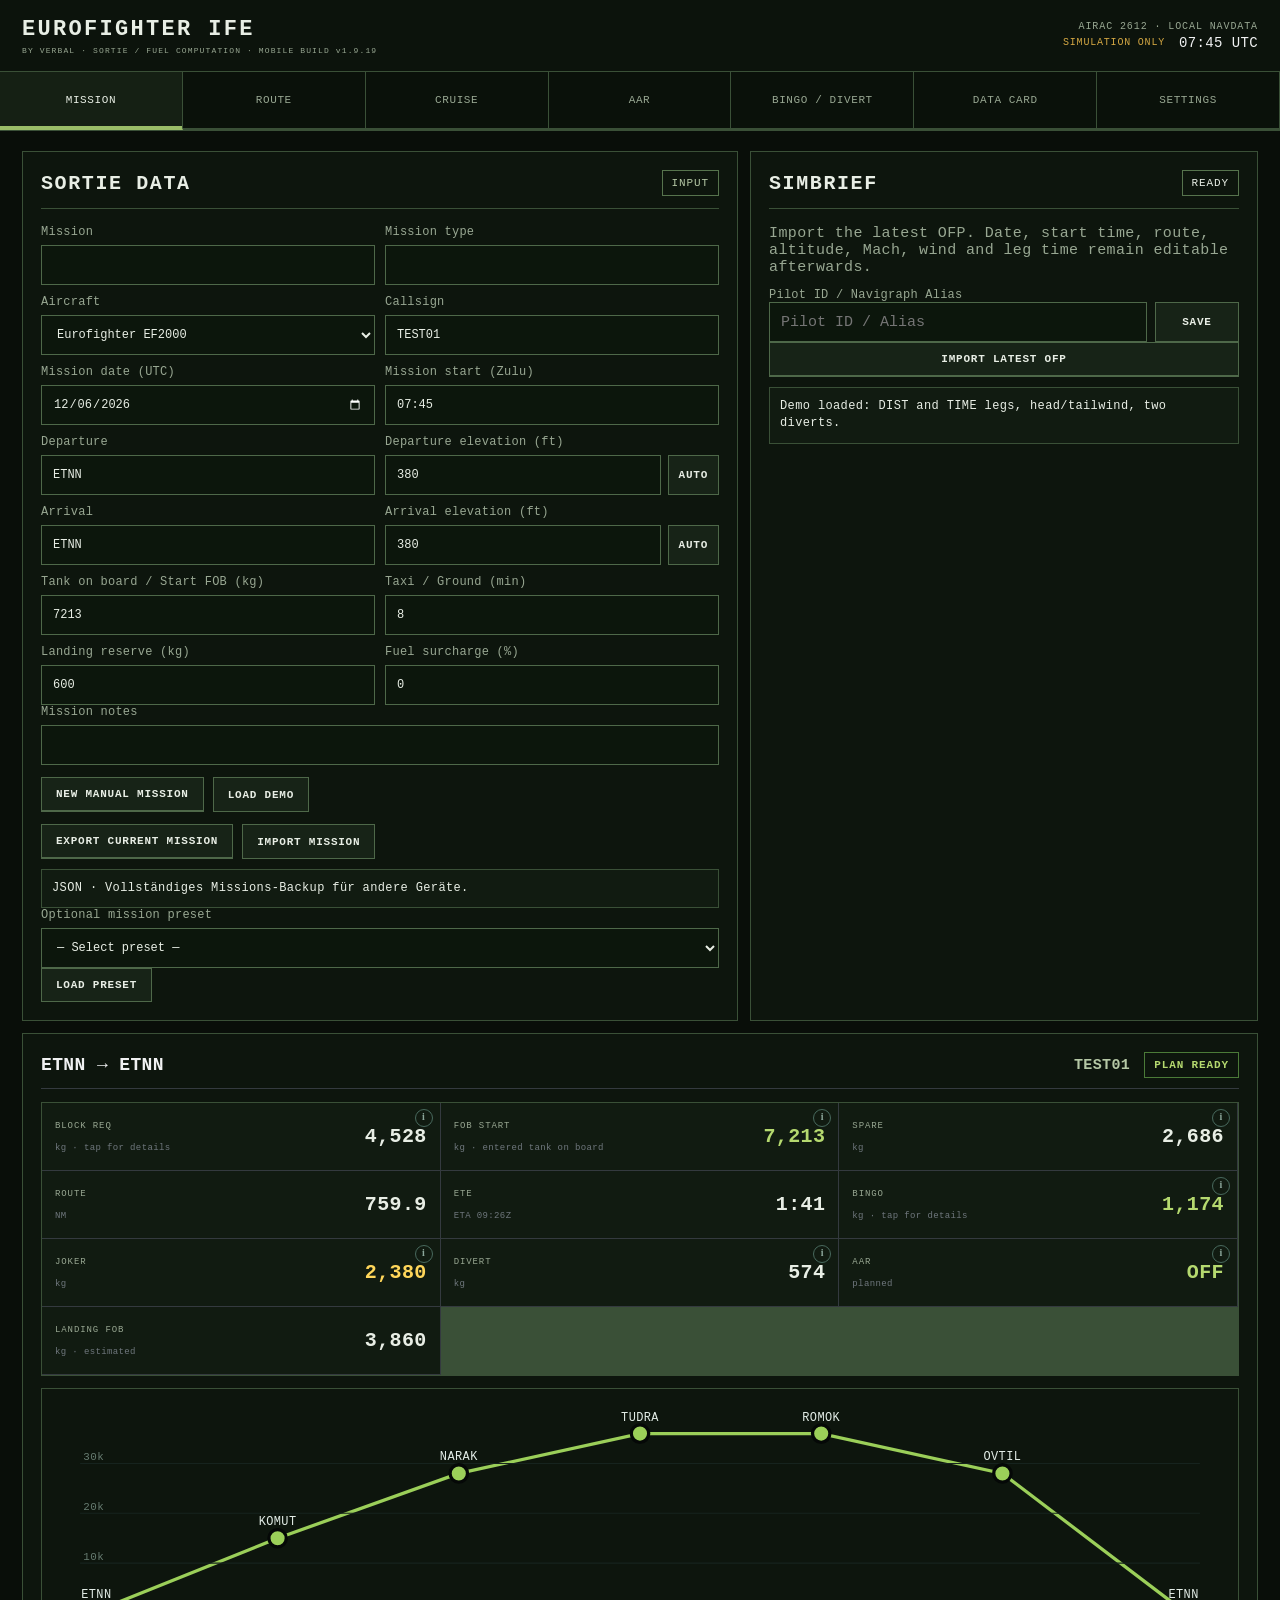
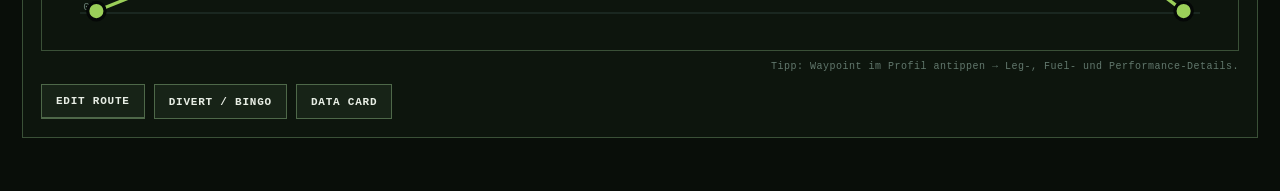
==== index.html @ 977bdc37 "Update Fuel Calculator to v1.9.19 (English default)" ====
<!doctype html>
<html lang="en">
<head>
  <meta charset="utf-8" />
  <meta name="viewport" content="width=device-width,initial-scale=1,viewport-fit=cover" />
  <meta name="theme-color" content="#091009" />
  <title>Eurofighter IFE Fuel Calculator</title>
  <link rel="manifest" href="manifest.webmanifest" />
  <link rel="icon" href="icons/icon.svg" />
  <link rel="stylesheet" href="styles.css?v=1.9.19" />
</head>
<body>
<div class="app-shell">
  <header class="topbar">
    <div class="brand">
      <img src="icons/icon.svg" alt="" />
      <div><strong class="brand-title-full">EUROFIGHTER IFE FUEL CALCULATOR</strong><strong class="brand-title-efb" aria-hidden="true">EUROFIGHTER IFE</strong><span>BY VERBAL · SORTIE / FUEL COMPUTATION · MOBILE BUILD v1.9.19</span></div>
    </div>
    <div class="top-status"><span id="airacStatus" class="navdata-cycle" title="Current AIRAC calendar cycle; bundled local navdata is not certified to this cycle.">AIRAC ---- · LOCAL NAVDATA</span><span class="sim-only">SIMULATION ONLY</span><span id="dataStatus" class="chip">LOADING</span><span id="clock">--:-- UTC</span></div>
  </header>

  <nav class="tabs" aria-label="Main navigation">
    <button class="tab active" data-view="mission"><span class="tab-icon">✈</span><span>MISSION</span></button>
    <button class="tab" data-view="route"><span class="tab-icon">⌖</span><span>ROUTE</span></button>
    <button class="tab" data-view="cruise"><span class="tab-icon">≋</span><span>CRUISE</span></button>
    <button class="tab" data-view="aar"><span class="tab-icon">⇄</span><span>AAR</span></button>
    <button class="tab" data-view="bingo"><span class="tab-icon">△</span><span>BINGO / DIVERT</span></button>
    <button class="tab" data-view="card"><span class="tab-icon">▤</span><span>DATA CARD</span></button>
    <button class="tab" data-view="settings"><span class="tab-icon">⚙</span><span>SETTINGS</span></button>
  </nav>

  <main>
    <section class="view active" id="view-mission">
      <div class="mission-layout">
        <section class="panel sortie-panel">
          <div class="panel-title"><h2>SORTIE DATA</h2><span class="tag input-tag">INPUT</span></div>
          <div class="form-grid two">
            <label>Mission<input id="missionName" maxlength="80" /></label>
            <label>Mission type<input id="missionType" maxlength="24" /></label>
            <label>Aircraft<select id="aircraft"></select></label>
            <label>Callsign<input id="callsign" placeholder="z. B. VIPER 11" /></label>
            <label>Mission date (UTC)<input id="missionDate" type="date" /></label>
            <label>Mission start (Zulu)<input id="startZulu" inputmode="numeric" placeholder="HH:MM" /></label>
            <label>Departure<input id="departure" list="airportList" value="ETNN" autocapitalize="characters" /></label>
            <label>Departure elevation (ft)<div class="input-action"><input id="depElevation" inputmode="numeric" value="380" /><button id="depElevAuto" class="secondary mini-btn" type="button">AUTO</button></div></label>
            <label>Arrival<input id="arrival" list="airportList" value="ETNN" autocapitalize="characters" /></label>
            <label>Arrival elevation (ft)<div class="input-action"><input id="arrElevation" inputmode="numeric" value="380" /><button id="arrElevAuto" class="secondary mini-btn" type="button">AUTO</button></div></label>
            <label>Tank on board (kg)<input id="tankOnBoard" inputmode="decimal" value="7213" /></label>
            <label>Taxi / Ground (min)<input id="taxiMin" inputmode="decimal" value="8" /></label>
            <label>Landing reserve (kg)<input id="reserveKg" inputmode="decimal" value="600" /></label>
            <label>Fuel surcharge (%)<input id="surchargePct" inputmode="decimal" value="0" /></label>
          </div>
          <label>Mission notes<input id="missionNotes" maxlength="600" /></label>
          <div class="button-row">
            <button id="newManualMission" class="primary">NEW MANUAL MISSION</button>
            <button id="loadDemo" class="secondary">LOAD DEMO</button>
          </div>
          <div class="button-row mission-backup-actions">
            <button id="exportCurrentMission" class="primary" type="button">EXPORT CURRENT MISSION</button>
            <button id="importMission" class="secondary" type="button">IMPORT MISSION</button>
            <input id="missionImportFile" type="file" accept=".json,application/json" hidden />
          </div>
          <div id="missionBackupStatus" class="message" role="status" aria-live="polite">JSON · Vollständiges Missions-Backup für andere Geräte.</div>
          <label>Optional mission preset<select id="missionPreset"><option value="">— Select preset —</option><option value="rhine-sentinelle-ghost-2026-10-10">RHINE SENTINELLE – GHOST – 10.10.2026</option></select></label>
          <button id="loadMissionPreset" class="secondary" type="button" disabled>LOAD PRESET</button>
          <p id="missionPresetNote" class="hint hidden"></p>
        </section>

        <section class="panel simbrief-panel">
          <div class="panel-title"><h2>SIMBRIEF</h2><span id="simbriefState" class="badge">READY</span></div>
          <p class="muted">Letzten OFP importieren. Danach bleiben Route, Höhe, Mach und Wind editierbar.</p>
          <label>Pilot ID / Navigraph Alias</label>
          <div class="inline"><input id="simbriefUser" placeholder="Pilot ID / Alias" /><button id="savePilot" class="secondary compact">SAVE</button></div>
          <button id="importSimbrief" class="primary full">IMPORT LATEST OFP</button>
          <div id="simbriefMessage" class="message">Noch kein Import.</div>
        </section>

        <section class="panel mission-board full-span">
          <div class="board-topline"><span id="missionRoute">ETNN → ETNN</span><span id="missionCallsign">NO CALLSIGN</span><span id="planStatus" class="badge">CHECK</span></div>
          <div class="instrument-grid">
            <div class="instrument info-card" data-info="block"><small>BLOCK REQ</small><strong id="missionBlock">—</strong><em>kg · tap for details</em></div>
            <div class="instrument green info-card" data-info="fob"><small>FOB START</small><strong id="missionFob">—</strong><em>kg · entered tank on board</em></div>
            <div class="instrument info-card" data-info="spare"><small>SPARE</small><strong id="missionSpare">—</strong><em>kg</em></div>
            <div class="instrument"><small>ROUTE</small><strong id="missionDistance">0</strong><em>NM</em></div>
            <div class="instrument"><small>ETE</small><strong id="missionTime">0:00</strong><em id="missionEtaZulu">ETA --:--Z</em></div>
            <div class="instrument bingo info-card" data-info="bingo"><small>BINGO</small><strong id="missionBingo">—</strong><em>kg · tap for details</em></div>
            <div class="instrument joker info-card" data-info="joker"><small>JOKER</small><strong id="missionJoker">—</strong><em>kg</em></div>
            <div class="instrument info-card" data-info="divert"><small>DIVERT</small><strong id="missionDivert">—</strong><em>kg</em></div>
            <div class="instrument aar info-card" data-info="aar"><small>AAR</small><strong id="missionAar">OFF</strong><em id="missionAarUnit">planned</em></div>
            <div class="instrument"><small>LANDING FOB</small><strong id="missionLandingFob">—</strong><em>kg · estimated</em></div>
          </div>
          <svg id="missionProfile" viewBox="0 0 1100 240" role="img" aria-label="Routenprofil"></svg><p class="tap-hint">Tipp: Waypoint im Profil antippen → Leg-, Fuel- und Performance-Details.</p>
          <div class="quick-actions"><button class="primary jump" data-target="route">EDIT ROUTE</button><button class="secondary jump" data-target="bingo">DIVERT / BINGO</button><button class="secondary jump" data-target="card">DATA CARD</button></div>
        </section>
      </div>
    </section>

    <section class="view" id="view-route">
      <section class="panel route-panel">
        <div class="panel-title route-title">
          <div><h2>ROUTE / LEG EDITOR</h2><p class="muted">Waypoint → ALT → Mach → Zeit (ETA Z) → NM → Hold/WP OUT. Auf Tablet: Waypoint antippen, Felder öffnen oder schließen. Eingabe mit Enter oder beim Verlassen des Feldes übernehmen. Departure/Arrival und Platzhöhen unter Mission ändern.</p></div>
          <div class="metrics"><span><small>DIST</small><b id="totalDistance">0 NM</b></span><span><small>ETE</small><b id="totalTime">0:00</b></span><span><small>TRIP</small><b id="totalTripFuel">0 kg</b></span></div>
        </div>
        <div class="route-scroll-cue" aria-hidden="true">↔ horizontal wischen für ETE · Fuel · FOB</div>
        <div class="route-table-wrap">
          <table class="route-table">
            <thead><tr><th>#</th><th>WP</th><th>ALT ft</th><th>MACH</th><th>ZEIT / ETA Z · WP IN</th><th>NM</th><th>HOLD / WP OUT</th><th>WIND kt</th><th>MODE</th><th>MIN EDIT</th><th>ETE</th><th>LEG kg</th><th title="Fuel, der an diesem WP für restliche Route + Recovery benötigt wird">RECOV kg</th><th>FOB IN / OUT</th><th>MOVE</th></tr></thead>
            <tbody id="routeBody"></tbody>
          </table>
        </div>
        <div class="route-actions"><button id="addWaypoint" class="primary">＋ ADD WAYPOINT</button><button id="recalculate" class="secondary">↻ RECALCULATE</button><button id="saveMission" class="secondary">SAVE LOCAL</button><button id="loadMission" class="secondary">LOAD LOCAL</button></div>
      </section>
      <section class="panel profile-panel"><div class="panel-title"><h2>VERTICAL PROFILE</h2><span class="tag">LIVE</span></div><svg id="routeSvg" viewBox="0 0 1100 260"></svg></section>
    </section>

    <section class="view" id="view-cruise">
      <div class="cruise-layout">
        <section class="panel">
          <div class="panel-title"><h2>CRUISE CALCULATOR</h2><span class="tag input-tag">EXCEL LOGIC</span></div>
          <p class="muted">Gesamtstrecke oder Gesamtzeit planen. Steig- und Sinkflug sind enthalten.</p>
          <div class="form-grid two">
            <label>Calculation mode<select id="cruiseMode"><option value="distance">DISTANCE (NM)</option><option value="time">TOTAL TIME (MIN)</option></select></label>
            <label id="cruiseDistanceSourceLabel">Distance source<select id="cruiseDistanceSource"><option value="route">CURRENT ROUTE · AUTO</option><option value="direct">DEP → ARR DIRECT · AUTO</option><option value="manual">MANUAL DISTANCE</option></select></label>
            <label id="cruiseDistanceLabel">Distance (NM)<input id="cruiseDistance" inputmode="decimal" value="0" readonly /></label>
            <label id="cruiseTimeLabel" class="hidden">Total flight time (min)<input id="cruiseTimeInput" inputmode="decimal" value="60" /></label>
            <label>Cruise altitude (ft)<input id="cruiseAltitude" inputmode="numeric" value="30000" /></label>
            <label>Mach<input id="cruiseMach" inputmode="decimal" value="0.85" /></label>
            <label>Wind component (kt)<input id="cruiseWind" inputmode="decimal" value="0" /><small>+ tailwind / − headwind</small></label>
            <label>Departure elevation (ft)<input id="cruiseDepElev" inputmode="numeric" value="380" /></label>
            <label>Arrival elevation (ft)<input id="cruiseArrElev" inputmode="numeric" value="380" /></label>
          </div>
          <button id="cruiseUseMissionAirports" class="secondary full">SYNC WITH CURRENT MISSION</button>
        </section>
        <section class="panel cruise-result-panel">
          <div class="panel-title"><h2>RESULT</h2><span id="cruiseStatus" class="badge">CHECK</span></div>
          <div class="instrument-grid cruise-instruments">
            <div class="instrument"><small>CLIMB</small><strong id="cruiseClimbFuel">—</strong><em>kg</em></div>
            <div class="instrument green"><small>CRUISE</small><strong id="cruiseCruiseFuel">—</strong><em>kg</em></div>
            <div class="instrument"><small>DESCENT</small><strong id="cruiseDescentFuel">—</strong><em>kg</em></div>
            <div class="instrument"><small>FLIGHT</small><strong id="cruiseFlightFuel">—</strong><em>kg</em></div>
            <div class="instrument"><small>ETE</small><strong id="cruiseResultTime">—</strong><em>h:mm</em></div>
            <div class="instrument"><small>DIST</small><strong id="cruiseResultDistance">—</strong><em>NM</em></div>
            <div class="instrument bingo"><small>BLOCK</small><strong id="cruiseBlockFuel">—</strong><em>kg</em></div>
            <div class="instrument"><small>FF</small><strong id="cruiseFlow">—</strong><em>kg/min</em></div>
          </div>
          <div id="cruiseDetails" class="message"></div>
        </section>
      </div>
    </section>

    <section class="view" id="view-aar">
      <div class="aar-layout">
        <section class="panel aar-main">
          <div class="panel-title"><h2>AIR-TO-AIR REFUELING</h2><span class="tag input-tag">PLANNING</span></div>
          <div class="aar-enable-row"><label class="switch"><input id="aarEnabled" type="checkbox" /><span></span></label><strong>PLAN AAR</strong><small>Ein geplantes AAR kann den benötigten Start-Block reduzieren.</small></div>
          <div class="form-grid two">
            <label>AAR after waypoint<select id="aarWp"></select></label>
            <label>Aircraft tank capacity (kg)<input id="aarCapacity" readonly /></label>
            <label>ARIP<input id="aarArip" maxlength="12" placeholder="—" /></label>
            <label>ARCP<input id="aarArcp" maxlength="12" placeholder="TOD" /></label>
            <label>Tanker type<input id="aarTankerType" maxlength="48" /></label>
            <label>Tanker callsign<input id="aarTankerCallsign" maxlength="24" /></label>
            <label>Frequency / status<input id="aarFrequency" maxlength="80" /></label>
            <label>ARCT PLAN (Zulu)<input id="aarPlannedArct" maxlength="6" placeholder="HH:MM" /></label>
            <label>AAR OUT PLAN (Zulu)<input id="aarPlannedOut" maxlength="6" placeholder="HH:MM" /></label>
            <label>AAR altitude (FL)<input id="aarAlt" inputmode="numeric" value="230" /></label>
            <label>AAR speed (KIAS)<input id="aarSpeed" inputmode="numeric" value="285" /></label>
            <label>Effective transfer rate (kg/min · GROSS)<input id="aarTransferRate" inputmode="decimal" placeholder="RATE REQUIRED" /></label>
            <label>RATE SOURCE<input id="aarRateSource" value="MANUAL" readonly /></label>
            <label>AAR EVENT DURATION (min)<input id="aarDuration" inputmode="decimal" value="10" /></label>
            <label>Configuration<select id="aarConfig"><option value="CLEAN">CLEAN</option><option value="3 BAGS">3 BAGS</option></select></label>
            <label>AUTO target FOB OUT (kg)<input id="aarTargetOut" inputmode="decimal" placeholder="AUTO · continuation requirement" /></label>
            <label>BINGO 2 (kg)<input id="aarBingo2" inputmode="numeric" placeholder="1650" /></label>
            <label>B2 → RTB<input id="aarB2Rtb" maxlength="8" placeholder="ETSN" /></label>
          </div>
          <div class="instrument-grid aar-instruments">
            <div class="instrument"><small>CURRENT START FUEL</small><strong id="aarCurrentStart">—</strong><em>kg · Mission input</em></div>
            <div class="instrument"><small>FUEL TO AAR POINT</small><strong id="aarBurnToPoint">—</strong><em>kg · ground + route</em></div>
            <div class="instrument"><small>FOB AT AAR · CURRENT</small><strong id="aarFobBefore">—</strong><em>kg before refuel</em></div>
            <div class="instrument"><small id="aarRequiredAfterLabel">TARGET FOB OUT</small><strong id="aarRequiredAfter">—</strong><em>kg · finish + divert + reserve</em></div>
            <div class="instrument green"><small>REQUIRED ONLOAD · AUTO</small><strong id="aarSuggested">—</strong><em>kg · target − FOB IN + AAR burn</em></div>
            <div class="instrument"><small>TANK SPACE · CURRENT</small><strong id="aarTankSpace">—</strong><em>kg · before AAR burn</em></div>
          </div>
          <div class="aar-control">
            <div class="inline-switch"><label class="switch"><input id="aarManualToggle" type="checkbox" /><span></span></label><span>Fixed / manual AAR onload</span><input id="aarManualKg" inputmode="numeric" placeholder="kg" disabled /></div>
            <p class="hint">TRANSFER RATE = effektiver Gross-Onload pro Minute, keine Netto-Rate. Keine verlässlichen Tanker-/Receiver-Raten mitgeliefert; manuelle Eingabe erforderlich. Transfer und Event-Dauer sind unabhängig. Zusätzliche Event-Zeit wird als Orbit nach dem Transfer mit demselben Receiver-Verbrauch gerechnet. Zu kurze Events und Tanküberlauf am Transfer-Ende werden markiert.</p>
            <div id="aarTransferStatus" class="message" role="status">TRANSFER TIME: N/A / RATE REQUIRED</div>
            <p class="hint"><b>AUTO:</b> TARGET FOB ist der gewünschte tatsächliche FOB bei AAR OUT. Die App berechnet den nötigen Gross Onload inklusive AAR-Burn. <b>MANUAL:</b> der eingegebene Gross Onload bleibt fest; daraus werden FOB OUT, Landing FOB und alle Fuel-Margins neu berechnet. Der Mission-Startfuel wird nicht rückwärts verändert.</p>
            <p class="hint"><b>AAR EVENT DURATION:</b> verschiebt alle nachfolgenden ETA-Zeiten und erzeugt jetzt zusätzlich den Eigenverbrauch während des AAR. <b>Required Onload = Target AAR-OUT FOB − FOB IN + AAR-duration burn.</b> Der AAR-Burn wird aus AAR-Höhe, KIAS, Konfiguration und dem aktiven Fuel-Flow-Modell berechnet.</p>
          </div>
          <div class="aar-result">
            <div><span>PLANNED / GROSS ONLOAD</span><strong id="aarPlanned">—</strong><small>kg · tanker transfer</small></div>
            <div><span>FOB AFTER LOAD</span><strong id="aarFobAfterLoad">—</strong><small>kg · FOB IN + gross onload (accounting)</small></div>
            <div><span>AAR BURN</span><strong id="aarDurationBurn">—</strong><small>kg · receiver own burn</small></div>
            <div><span>FOB OUT</span><strong id="aarFobAfter">—</strong><small>kg · actual after AAR phase</small></div>
            <div><span>AAR OUT TIME</span><strong id="aarOutTime">—</strong><small>Zulu</small></div>
            <div><span>REQUIRED BLOCK WITH AAR</span><strong id="aarBlockRequired">—</strong><small>kg · planning minimum for this gross onload</small></div>
            <div><span>STATUS</span><strong id="aarStatus">OFF</strong><small id="aarStatusDetail">AAR not planned</small></div>
          </div>
        </section>
        <aside class="aar-side">
          <section class="panel aar-ticket-panel">
            <div class="panel-title"><h2>AAR PLAN</h2><span class="tag">LIVE</span></div>
          <div class="aar-ticket-wrap">
            <article class="aar-ticket" id="aarTicket">
              <div class="aar-ticket-title">AAR PLAN 01</div>
              <div class="aar-ticket-rule"></div>
              <div class="aar-ticket-row"><span>ARIP</span><b id="aarTicketArip">—</b></div>
              <div class="aar-ticket-row"><span>ARCP</span><b id="aarTicketArcp">—</b></div>
              <div class="aar-ticket-row"><span>ARCT</span><b id="aarTicketArct">—</b></div>
              <div class="aar-ticket-gap"></div>
              <div class="aar-ticket-row"><span>ALT</span><b id="aarTicketAlt">FL230</b></div>
              <div class="aar-ticket-row"><span>SPD</span><b id="aarTicketSpeed">285 KIAS</b></div>
              <div class="aar-ticket-row"><span>CONF</span><b id="aarTicketConfig">CLEAN</b></div>
              <div class="aar-ticket-row"><span>TANKER</span><b id="aarTicketTanker">—</b></div>
              <div class="aar-ticket-row"><span>CALLSIGN</span><b id="aarTicketCallsign">—</b></div>
              <div class="aar-ticket-row"><span>FREQ / STATUS</span><b id="aarTicketFrequency">—</b></div>
              <div class="aar-ticket-row"><span>ARCT / OUT PLAN</span><b id="aarTicketPlanTimes">—</b></div>
              <div class="aar-ticket-rule"></div>
              <div class="aar-ticket-row"><span>FOB IN</span><b id="aarTicketFobIn">—</b></div>
              <div class="aar-ticket-row" id="aarTicketTargetRow"><span>TARGET FOB OUT</span><b id="aarTicketTarget">—</b></div>
              <div class="aar-ticket-row"><span>GROSS ONLOAD</span><b id="aarTicketOnload">—</b></div>
              <div class="aar-ticket-row"><span>TRANSFER RATE</span><b id="aarTicketRate">—</b></div>
              <div class="aar-ticket-row"><span>RATE SOURCE</span><b id="aarTicketRateSource">MANUAL</b></div>
              <div class="aar-ticket-row"><span>EST XFER TIME</span><b id="aarTicketTransferTime">N/A / RATE REQUIRED</b></div>
              <div class="aar-ticket-row"><span>AAR EVENT</span><b id="aarTicketEvent">—</b></div>
              <div class="aar-ticket-row"><span>FOB AFTER LOAD</span><b id="aarTicketAfterLoad">—</b></div>
              <div class="aar-ticket-row"><span>AAR BURN</span><b id="aarTicketBurn">—</b></div>
              <div class="aar-ticket-row"><span>FOB OUT</span><b id="aarTicketFobOut">—</b></div>
              <div class="aar-ticket-row"><span>TRANSFER / ORBIT BURN</span><b id="aarTicketTime">—</b></div>
              <div class="aar-ticket-row"><span>AAR OUT</span><b id="aarTicketOut">--:--</b></div>
              <div class="aar-ticket-rule"></div>
              <div class="aar-ticket-row aar-ticket-critical"><span>BINGO 2</span><b id="aarTicketBingo2">—</b></div>
              <div class="aar-ticket-row aar-ticket-critical"><span>B2 → RTB</span><b id="aarTicketRtb">—</b></div>
              <div class="aar-ticket-row"><span>BINGO (NO AAR)</span><b id="aarTicketBingo">—</b></div>
              <div class="aar-ticket-row aar-ticket-critical"><span>JOKER</span><b id="aarTicketJoker">—</b></div>
              <div class="aar-ticket-row"><span>JOKER WP</span><b id="aarTicketJokerWp">—</b></div>
              <div class="aar-ticket-foot">SIMULATION ONLY · *FOB AFTER LOAD: ACCOUNTING ONLY · TRANSFER + RECEIVER BURN, THEN ORBIT · WITHOUT RATE: TRANSFER FEASIBILITY UNVERIFIED</div>
            </article>
          </div>
            <div class="aar-ticket-actions"><button id="printAarTicket" class="primary">PRINT / SAVE PDF</button></div>
          </section>
          <section class="panel aar-note">
          <div class="panel-title"><h2>AAR LOGIC</h2><span class="tag">LIVE</span></div>
          <div class="info-lines">
            <div><span>Fuel to AAR point</span><b id="aarBurnToWp">—</b></div>
            <div><span>Mission requirement without AAR</span><b id="aarBaseBlock">—</b></div>
            <div><span>Effective accepted onload</span><b id="aarAccepted">—</b></div>
            <div><span>Shortfall after AAR</span><b id="aarShortfall">—</b></div>
          </div>
          <p class="hint">AUTO nutzt: Required Onload = Target AAR-OUT FOB − FOB IN + AAR-duration burn. Der Eigenverbrauch während des AAR wird aus Höhe, KIAS, Konfiguration und Fuel-Flow-Modell berechnet. Bingo/Joker rechnen ohne Onload-Gutschrift; geplanter Event-Burn bleibt enthalten.</p>
          </section>
        </aside>
      </div>
    </section>

    <section class="view" id="view-bingo">
      <div class="bingo-layout">
        <section class="panel divert-panel full-span">
          <div class="panel-title"><h2>DIVERT PROFILE</h2><span class="tag input-tag">AUTO</span></div>
          <p class="hint">Der Divert rechnet vereinfacht ab Arrival zum Alternate. Einen nicht separat modellierten Missed Approach / Recovery-Zusatz hier als kg ergänzen.</p>
          <div class="form-grid four">
            <label>Divert altitude (ft)<input id="divertAltitude" inputmode="numeric" value="30000" /></label>
            <label>Divert Mach<input id="divertMach" inputmode="decimal" value="0.85" /></label>
            <label>Wind component (kt)<input id="divertWind" inputmode="decimal" value="0" /></label>
            <label>Missed approach / Recovery extra (kg)<input id="recoveryExtra" inputmode="decimal" value="0" /></label>
          </div>
          <div class="divert-grid">
            <div class="divert-card">
              <div class="divert-heading"><strong>DIVERT 1</strong><span id="divert1Status" class="mini-status">NOT SET</span></div>
              <div class="form-grid two">
                <label>Air base search<input id="alternate1Search" placeholder="ICAO / name / country" autocomplete="off" /></label>
                <label>Country<select id="alternate1Country"></select></label>
                <div id="alternate1Results" class="airbase-results full-row" aria-live="polite"></div>
                <label>Alternate / manual ICAO<input id="alternate1" list="airportList" placeholder="ICAO" autocapitalize="characters" /></label>
                <label>Manual distance (NM)<input id="divert1ManualDist" inputmode="decimal" placeholder="auto" /></label>
                <label>Manual elevation (ft)<input id="divert1ManualElev" inputmode="decimal" placeholder="auto" /></label>
                <label>Used distance<input id="divert1Distance" readonly /></label>
                <div id="alternate1Selected" class="airbase-selected full-row"></div>
              </div>
              <div class="divert-result"><span>FUEL <b id="divert1Fuel">—</b> kg</span><span>ETE <b id="divert1Time">—</b></span></div>
            </div>
            <div class="divert-card">
              <div class="divert-heading"><strong>DIVERT 2</strong><span id="divert2Status" class="mini-status">OPTIONAL</span></div>
              <div class="form-grid two">
                <label>Air base search<input id="alternate2Search" placeholder="ICAO / name / country" autocomplete="off" /></label>
                <label>Country<select id="alternate2Country"></select></label>
                <div id="alternate2Results" class="airbase-results full-row" aria-live="polite"></div>
                <label>Alternate / manual ICAO<input id="alternate2" list="airportList" placeholder="ICAO" autocapitalize="characters" /></label>
                <label>Manual distance (NM)<input id="divert2ManualDist" inputmode="decimal" placeholder="auto" /></label>
                <label>Manual elevation (ft)<input id="divert2ManualElev" inputmode="decimal" placeholder="auto" /></label>
                <label>Used distance<input id="divert2Distance" readonly /></label>
                <div id="alternate2Selected" class="airbase-selected full-row"></div>
              </div>
              <div class="divert-result"><span>FUEL <b id="divert2Fuel">—</b> kg</span><span>ETE <b id="divert2Time">—</b></span></div>
            </div>
          </div>
          <label>Used divert<select id="divertSelection"><option value="auto">AUTO · higher fuel requirement</option><option value="1">DIVERT 1</option><option value="2">DIVERT 2</option></select></label>
          <div class="used-divert">USED DIVERT <strong id="divertUsedFuel">—</strong> kg <span id="divertUsedName">—</span></div>
        </section>

        <section class="panel">
          <div class="panel-title"><h2>BINGO / JOKER</h2><span class="tag">WP BASED</span></div>
          <label>Bingo reference point<select id="bingoWp"></select></label>
          <label>Joker checkpoint<select id="jokerWp"></select></label>
          <label>Joker basis<select id="jokerBasis"><option value="in" selected>WP IN / before HOLD</option><option value="out">WP OUT / after HOLD</option></select></label>
          <div class="bingo-suggest">
            <div><small>ARRIVAL RECOVERY FLOOR</small><strong id="arrivalRecoveryFloor">—</strong><span>Divert + Missed/Recovery extra + Reserve. Das ist nur der Bedarf ab Arrival, nicht das positionsabhängige Bingo früher in der Mission.</span></div>
            <button id="useArrivalReference" class="secondary compact" type="button">USE ARRIVAL</button>
          </div>
          <div class="threshold-grid">
            <div class="threshold bingo"><span>BINGO USED</span><strong id="bingoUsed">—</strong><small id="bingoMode">AUTO</small></div>
            <div class="threshold joker"><span>JOKER USED</span><strong id="jokerUsed">—</strong><small id="jokerMode">AUTO</small></div>
          </div>
          <div class="auto-line"><span>Bingo auto</span><b id="bingoAuto">—</b></div>
          <div class="inline-switch"><label class="switch"><input id="bingoManualToggle" type="checkbox" /><span></span></label><span>Manual Bingo</span><input id="bingoManual" inputmode="numeric" placeholder="kg" disabled /></div>
          <div class="auto-line"><span id="jokerAutoLabel">Joker auto @ selected WP IN</span><b id="jokerAuto">—</b></div>
          <label>Joker buffer over Bingo (kg)<input id="jokerBuffer" inputmode="numeric" value="795" /></label>
          <div class="inline-switch"><label class="switch"><input id="jokerManualToggle" type="checkbox" /><span></span></label><span>Manual Joker</span><input id="jokerManual" inputmode="numeric" placeholder="kg" disabled /></div>
        </section>

        <section class="panel">
          <div class="panel-title"><h2>FUEL BUILD-UP</h2><span class="tag">LIVE</span></div>
          <div class="info-lines">
            <div><span>Remaining mission @ Bingo ref</span><b id="bingoRemaining">—</b></div>
            <div><span>Estimated FOB @ Bingo ref IN</span><b id="bingoFobAt">—</b></div>
            <div><span>Bingo margin</span><b id="bingoMargin">—</b></div>
            <div><span id="jokerRemainingLabel">Remaining mission @ Joker WP IN</span><b id="jokerRemaining">—</b></div>
            <div><span>Estimated FOB @ Joker basis</span><b id="jokerFobAt">—</b></div>
            <div><span>Joker margin</span><b id="jokerMargin">—</b></div>
            <div><span>Divert used</span><b id="bingoDivert">—</b></div>
            <div><span>Missed / Recovery extra</span><b id="bingoRecovery">—</b></div>
            <div><span>Landing reserve</span><b id="bingoReserve">—</b></div>
          </div>
          <p class="hint"><b>Bingo ist positionsabhängig:</b> ab dem gewählten Bezugspunkt muss der Fuel für die restliche geplante Route bis zur Recovery plus Divert, Missed/Recovery-Zusatz und Reserve reichen. Am Arrival selbst bleibt nur der Recovery Floor. Joker wird separat am gewählten Joker-Checkpoint berechnet. Mit WP IN gilt er bei Ankunft vor einem Hold; mit WP OUT gilt er nach Hold/PUSH.</p>
        </section>
      </div>
    </section>

    <section class="view" id="view-card">
      <div class="card-toolbar"><button id="printCard" class="primary">PRINT / SAVE PDF</button><button id="refreshCard" class="secondary">REFRESH</button><span class="muted">Eigene Missionskarte aus dem aktuellen App-Zustand</span></div>
      <article id="dataCardSheet" class="data-card-sheet"></article>
    </section>

    <section class="view" id="view-settings">
      <div class="settings-layout">
        <section class="panel">
          <div class="panel-title"><h2>AIRCRAFT PROFILES</h2></div>
          <div id="aircraftProfileList" class="profile-list"></div>
          <p id="profilesHint" class="hint">Weitere Muster lassen sich später als eigenes Profil mit Tankkapazität, Ground/Climb/Descent und eigener Fuel-Flow-Tabelle ergänzen.</p>
        </section>
        <section class="panel">
          <div class="panel-title"><h2 id="displayHeading">APPEARANCE & LANGUAGE</h2><span class="tag">DISPLAY</span></div>
          <label id="layoutLabel">Interface layout<select id="layoutSelect">
            <option value="ops" selected>OPS · CURRENT</option>
            <option value="efb">OPERATIONAL · EFB</option>
          </select></label>
          <label id="languageLabel">Language / Sprache<select id="languageSelect"><option value="de">Deutsch</option><option value="en" selected>English</option></select></label>
          <label id="themeLabel">Color / day-night theme<select id="themeSelect">
            <option value="night-cyan">NIGHT · CYAN</option>
            <option value="night-white">NIGHT · WHITE</option>
            <option value="ops-green" selected>OPS · GREEN</option>
            <option value="day">DAY · HIGH CONTRAST</option>
          </select></label>
          <p id="themeHint" class="hint">Farben ändern nur die Darstellung. Grün/Amber/Rot bleiben für Status- und Warnwerte reserviert.</p><p id="airacHint" class="hint">AIRAC zeigt den aktuellen 28-Tage-Kalenderzyklus. Die lokale App-Datenbank wird dadurch nicht als AIRAC-zertifiziert oder vollständig aktuell ausgewiesen.</p>
        </section>
        <section class="panel">
          <div class="panel-title"><h2 id="dataModelHeading">DATA MODEL</h2></div>
          <div class="info-lines">
            <div><span id="fuelTableLabel">Fuel table</span><b id="settingsFuelRows">—</b></div>
            <div><span id="aarDataLabel">AAR measurements</span><b id="settingsAarRuns">—</b></div>
            <div><span id="airacCycleLabel">AIRAC calendar cycle</span><b id="settingsAirac">—</b></div>
            <div><span id="navdataStatusLabel">Navdata status</span><b id="settingsNavdataStatus">LOCAL / UNVERIFIED</b></div>
            <div><span id="airportsLabel">Airports</span><b id="settingsAirports">—</b></div>
            <div><span id="localSaveLabel">Local save</span><b id="localSaveValue">DEVICE ONLY</b></div>
            <div><span id="calculationLabel">Calculation</span><b id="calculationValue">OFFLINE</b></div>
          </div>
        </section>
        <section class="panel security-panel">
          <div class="panel-title"><h2 id="securityHeading">SECURITY & PRIVACY</h2><span class="tag">LOCAL FIRST</span></div>
          <div class="security-points">
            <p id="securityNoAccount">No app account, no advertising and no analytics/tracking SDKs.</p>
            <p id="securityLocal">Mission data and settings are stored locally on this device.</p>
            <p id="securityPermissions">The app does not request camera, microphone, location, payment or USB access.</p>
            <p id="securitySimbrief">SimBrief is contacted only when you press Import. Pilot ID/Alias is used; no SimBrief password is requested or stored.</p>
          </div>
          <div class="button-row"><button id="clearLocalData" class="secondary danger-outline" type="button">DELETE LOCAL DATA</button><a id="privacyPolicyLink" class="secondary link-button" href="privacy-policy.html" target="_blank" rel="noopener">PRIVACY POLICY</a></div>
          <div id="securityMessage" class="message">No security guarantee is claimed; the build is designed to minimize permissions and external dependencies.</div>
        </section>
        <section class="panel full-span warning-panel"><strong id="testStatusHeading">SIMULATION / TEST STATUS</strong><p id="testStatusText">Simulator model calculation using measured and interpolated performance data. Not an official flight document and not for real-world operational planning.</p></section>
      </div>
    </section>
  </main>
  <datalist id="airportList"></datalist>
</div>
<div id="infoOverlay" class="info-overlay hidden" aria-hidden="true">
  <div class="info-sheet" role="dialog" aria-modal="true" aria-labelledby="infoTitle">
    <div class="info-sheet-head"><div><small>EUROFIGHTER IFE · DETAIL</small><h3 id="infoTitle">INFO</h3></div><button id="infoClose" class="secondary mini-btn" type="button">CLOSE</button></div>
    <div id="infoBody" class="info-body"></div>
  </div>
</div>
<script src="i18n.js?v=1.9.19"></script>
<script src="logic-core.js?v=1.9.19"></script>
<script src="mission-backup.js?v=1.9.19"></script>
<script src="app.js?v=1.9.19"></script>
</body>
</html>
---- styles.css ----
:root{
  --bg:#040706; --bg2:#07100d; --panel:#09120f; --panel2:#0c1713;
  --line:#29433a; --line2:#3b5f52; --text:#e5efe9; --muted:#94a89e;
  --green:#baff4d; --green2:#7dde35; --cyan:#8be7e0; --amber:#ffd65a; --red:#ff786f;
  --input:#0c1815; --shadow:rgba(0,0,0,.35);
  font-family: Inter, ui-sans-serif, system-ui, -apple-system, BlinkMacSystemFont, "Segoe UI", sans-serif;
}
*{box-sizing:border-box}
html,body{margin:0;background:radial-gradient(circle at 15% 0%,#0d1915 0,#050806 40%,#020403 100%);color:var(--text);min-height:100%;}
body{font-size:15px;letter-spacing:.01em}
button,input,select{font:inherit}
button{cursor:pointer}
.app-shell{max-width:1600px;margin:0 auto;min-height:100vh;padding-bottom:40px}
.topbar{display:flex;align-items:center;justify-content:space-between;padding:18px 24px;border-bottom:1px solid var(--line);background:linear-gradient(180deg,rgba(12,21,18,.98),rgba(5,9,7,.96));position:sticky;top:0;z-index:20;backdrop-filter:blur(12px)}
.brand{display:flex;align-items:center;gap:14px}.brand img{width:42px;height:42px;filter:hue-rotate(45deg) saturate(.9)}
.brand strong{display:block;font-size:20px;letter-spacing:.12em}.brand span{display:block;margin-top:3px;color:var(--muted);font-size:11px;letter-spacing:.14em}
.top-status{display:flex;align-items:center;gap:10px;font-family:ui-monospace,SFMono-Regular,Menlo,monospace}.sim-only,.chip,.badge,.tag,.mini-status{border:1px solid var(--line2);padding:6px 9px;border-radius:4px;font-size:11px;letter-spacing:.08em}.sim-only{color:var(--amber)}.chip.ok,.badge.ok{color:var(--green);border-color:#4b7a38}.chip.bad,.badge.bad{color:var(--red);border-color:#70413b}
.tabs{display:grid;grid-template-columns:repeat(6,1fr);border-bottom:1px solid var(--line);background:#060b09;position:sticky;top:79px;z-index:19}
.tab{min-height:72px;border:0;border-right:1px solid var(--line);background:transparent;color:#c9d7d0;font-weight:800;letter-spacing:.07em}.tab:last-child{border-right:0}.tab-icon{display:block;font-size:18px;margin-bottom:5px}.tab.active{color:var(--green);background:linear-gradient(180deg,rgba(110,154,75,.20),rgba(38,67,52,.14));box-shadow:inset 0 -3px 0 var(--green)}
main{padding:18px}.view{display:none}.view.active{display:block}
.mission-layout,.cruise-layout,.bingo-layout,.settings-layout{display:grid;grid-template-columns:repeat(12,1fr);gap:14px}.full-span{grid-column:1/-1}
.sortie-panel{grid-column:span 7}.simbrief-panel{grid-column:span 5}.mission-board{grid-column:1/-1}.cruise-layout>.panel:first-child{grid-column:span 5}.cruise-result-panel{grid-column:span 7}.bingo-layout>.panel:not(.full-span){grid-column:span 6}.settings-layout>.panel:not(.full-span){grid-column:span 6}
.panel{background:linear-gradient(180deg,rgba(12,24,20,.98),rgba(6,13,11,.98));border:1px solid var(--line);box-shadow:0 10px 30px var(--shadow),inset 0 1px 0 rgba(255,255,255,.02);padding:16px;border-radius:5px}.panel-title{display:flex;align-items:center;justify-content:space-between;gap:14px;margin-bottom:12px}.panel-title h2{margin:0;font-size:16px;letter-spacing:.09em}.muted,.hint{color:var(--muted)}.muted{margin:0 0 12px}.hint{font-size:12px;line-height:1.5}.input-tag{color:var(--cyan)}
.form-grid{display:grid;gap:10px}.form-grid.two{grid-template-columns:repeat(2,minmax(0,1fr))}.form-grid.four{grid-template-columns:repeat(4,minmax(0,1fr))}label{display:flex;flex-direction:column;gap:6px;color:#aebfb7;font-size:12px;font-weight:700;letter-spacing:.04em}label small{font-size:10px;color:var(--muted);font-weight:500}
input,select{width:100%;min-height:44px;border:1px solid #5aa39a;background:var(--input);color:#eef8f3;padding:9px 11px;border-radius:3px;outline:none;font-family:ui-monospace,SFMono-Regular,Menlo,monospace;font-weight:700}input:focus,select:focus{border-color:var(--cyan);box-shadow:0 0 0 2px rgba(139,231,224,.12)}input[readonly],input:disabled{border-color:#33443e;color:#71847b;background:#08100d}.hidden{display:none!important}
.inline{display:flex;gap:8px}.full{width:100%}.compact{min-width:84px}.button-row,.quick-actions,.route-actions,.card-toolbar{display:flex;gap:9px;flex-wrap:wrap;margin-top:12px}.primary,.secondary{border:1px solid;padding:10px 14px;border-radius:3px;font-weight:900;letter-spacing:.06em}.primary{background:#193417;color:var(--green);border-color:#78b14f}.secondary{background:#0a1411;color:#dbe7e1;border-color:#3a5a4f}.primary:hover,.secondary:hover{filter:brightness(1.15)}
.message{margin-top:10px;padding:10px;border:1px solid var(--line);background:#07100d;color:#a9bbb2;font-size:12px;line-height:1.45}
.board-topline{display:grid;grid-template-columns:1fr auto auto;gap:14px;align-items:center;border-bottom:1px solid var(--line);padding-bottom:10px;margin-bottom:13px;font-family:ui-monospace,SFMono-Regular,Menlo,monospace;font-weight:800}.board-topline>span:first-child{color:var(--green);font-size:22px}.board-topline>span:nth-child(2){color:var(--cyan)}
.instrument-grid{display:grid;grid-template-columns:repeat(8,1fr);gap:8px}.instrument{min-height:104px;border:1px solid #354c43;background:#070d0b;padding:10px;display:flex;flex-direction:column;align-items:flex-start;justify-content:center}.instrument small{color:#8da399;font-size:10px;letter-spacing:.12em}.instrument strong{font-family:ui-monospace,SFMono-Regular,Menlo,monospace;color:#e7eee9;font-size:28px;line-height:1.1;margin:4px 0}.instrument em{font-style:normal;color:#667d72;font-size:10px}.instrument.green strong{color:var(--green)}.instrument.bingo strong{color:var(--green)}.instrument.joker strong{color:var(--amber)}
#missionProfile,#routeSvg{width:100%;height:auto;min-height:220px;background:linear-gradient(180deg,#07100d,#050906);border:1px solid #1f332c;margin-top:12px}
.route-panel,.profile-panel{margin-bottom:14px}.route-title{align-items:flex-start}.metrics{display:flex;gap:8px}.metrics span{min-width:110px;border:1px solid var(--line);padding:8px;background:#070d0b}.metrics small{display:block;color:var(--muted);font-size:9px}.metrics b{font-family:ui-monospace,SFMono-Regular,Menlo,monospace;color:var(--green);font-size:16px}
.route-table-wrap{overflow:auto;border:1px solid #223830}.route-table{width:100%;border-collapse:collapse;min-width:1180px;font-family:ui-monospace,SFMono-Regular,Menlo,monospace}.route-table th,.route-table td{border-right:1px solid #20352d;border-bottom:1px solid #20352d;padding:6px 7px;text-align:center;white-space:nowrap}.route-table th{position:sticky;top:0;background:#0c1713;color:#95aa9f;font-size:10px;letter-spacing:.07em;z-index:2}.route-table td:first-child,.route-table th:first-child{position:sticky;left:0;background:#09120f;z-index:3}.route-table input,.route-table select{min-height:36px;padding:5px 7px;text-align:center;border-color:#3e8178}.route-table tr.error td{background:rgba(120,45,42,.16)}.route-table tr.active td{background:rgba(119,167,84,.08)}.row-delete{border:1px solid #65443e;background:#1a0e0c;color:#ff948b;border-radius:2px;font-size:18px;min-width:36px;min-height:34px}
.cruise-instruments{grid-template-columns:repeat(4,1fr)}
.divert-grid{display:grid;grid-template-columns:1fr 1fr;gap:12px}.divert-card{border:1px solid #38584c;background:#070e0b;padding:12px}.divert-heading{display:flex;justify-content:space-between;align-items:center;margin-bottom:10px;color:var(--green)}.divert-result{display:flex;justify-content:space-between;margin-top:12px;border-top:1px solid #253c34;padding-top:10px;font-family:ui-monospace,SFMono-Regular,Menlo,monospace}.divert-result b{color:var(--green);font-size:18px}.used-divert{margin-top:12px;padding:12px;border:1px solid #7d7134;background:#17150a;color:#d8c878}.used-divert strong{color:var(--amber);font-size:24px;margin:0 6px}.mini-status{padding:4px 6px;color:var(--muted)}
.threshold-grid{display:grid;grid-template-columns:1fr 1fr;gap:10px;margin:10px 0}.threshold{border:1px solid #315044;padding:14px;background:#070e0b}.threshold span,.threshold small{display:block;color:#859d91;font-size:10px}.threshold strong{display:block;font-size:28px;font-family:ui-monospace,SFMono-Regular,Menlo,monospace;margin:4px 0}.threshold.bingo strong{color:var(--green)}.threshold.joker strong{color:var(--amber)}.auto-line,.info-lines>div{display:flex;justify-content:space-between;gap:12px;padding:10px 0;border-bottom:1px solid #20352d}.auto-line b,.info-lines b{font-family:ui-monospace,SFMono-Regular,Menlo,monospace;color:#dfeae4}.inline-switch{display:grid;grid-template-columns:auto 1fr 150px;align-items:center;gap:10px;margin:9px 0}.switch{display:block;position:relative;width:42px;height:24px}.switch input{display:none}.switch span{position:absolute;inset:0;border-radius:20px;background:#25352f;border:1px solid #496458}.switch span:after{content:"";position:absolute;width:18px;height:18px;left:2px;top:2px;border-radius:50%;background:#84998f;transition:.15s}.switch input:checked+span{background:#244d22;border-color:#6aa44d}.switch input:checked+span:after{left:20px;background:var(--green)}
.profile-list{display:grid;gap:8px}.profile-row{display:grid;grid-template-columns:1fr auto auto;gap:12px;align-items:center;border:1px solid var(--line);padding:10px}.profile-row em{font-style:normal;color:var(--green);font-size:10px}.warning-panel{border-color:#655d31;background:#151306;color:#d5c67b}
.card-toolbar{align-items:center;margin-bottom:12px}.data-card-sheet{max-width:1120px;margin:0 auto;background:#070b09;color:#ecf3ef;border:1px solid #496158;padding:18px;font-family:ui-monospace,SFMono-Regular,Menlo,monospace}.dc-header{display:flex;justify-content:space-between;align-items:center;border-bottom:2px solid #86b95e;padding-bottom:10px}.dc-header h1{margin:0;color:var(--green);font-size:25px;letter-spacing:.08em}.dc-header p{margin:4px 0 0;color:#879a91;font-size:10px}.dc-mark{border:1px solid #6f9b55;color:var(--green);padding:8px 12px;font-weight:900}.dc-meta{display:grid;grid-template-columns:repeat(4,1fr);gap:8px;margin:12px 0}.dc-meta div,.dc-kpis div{border:1px solid #30473e;padding:9px}.dc-meta span,.dc-kpis span{display:block;color:#7e9288;font-size:9px}.dc-meta b,.dc-kpis strong{display:block;margin-top:3px;color:#eef6f1}.dc-kpis{display:grid;grid-template-columns:repeat(4,1fr);gap:8px}.dc-kpis.two{grid-template-columns:repeat(2,1fr)}.dc-kpis strong{font-size:22px;color:var(--green)}.data-card-sheet h2{font-size:12px;color:#aee36f;border-bottom:1px solid #30473e;padding-bottom:5px;margin-top:16px}.dc-note{font-size:10px;color:#93a79d}.dc-table{width:100%;border-collapse:collapse;font-size:10px}.dc-table th,.dc-table td{border:1px solid #30473e;padding:5px;text-align:center}.dc-table th{color:#a3bdaf}.dc-footer{margin-top:12px;border-top:1px solid #30473e;padding-top:8px;font-size:9px;color:#71867a}
@media(max-width:1050px){.instrument-grid{grid-template-columns:repeat(4,1fr)}.sortie-panel,.simbrief-panel,.cruise-layout>.panel:first-child,.cruise-result-panel,.bingo-layout>.panel:not(.full-span),.settings-layout>.panel:not(.full-span){grid-column:1/-1}.form-grid.four{grid-template-columns:repeat(2,1fr)}.tabs{top:76px}.tab{font-size:11px}.top-status .chip{display:none}}
@media(max-width:700px){main{padding:8px}.topbar{padding:10px 12px}.brand strong{font-size:15px}.brand span,.sim-only{display:none}.tabs{top:63px;overflow:auto;grid-template-columns:repeat(6,minmax(100px,1fr))}.tab{min-height:58px}.instrument-grid,.cruise-instruments{grid-template-columns:repeat(2,1fr)}.form-grid.two,.form-grid.four,.divert-grid,.dc-meta,.dc-kpis{grid-template-columns:1fr}.board-topline{grid-template-columns:1fr}.inline-switch{grid-template-columns:auto 1fr}.inline-switch input{grid-column:1/-1}.metrics{display:none}.data-card-sheet{padding:10px}.dc-table{font-size:8px}}
@media print{
  body{background:white!important;color:black!important}.topbar,.tabs,.card-toolbar,.view:not(#view-card){display:none!important}main{padding:0}.view#view-card{display:block!important}.data-card-sheet{border:0;max-width:none;background:white!important;color:black!important;padding:8mm;box-shadow:none}.dc-header{border-color:#222}.dc-header h1,.dc-kpis strong,.dc-mark,.data-card-sheet h2{color:#111!important}.dc-header p,.dc-meta span,.dc-kpis span,.dc-note,.dc-footer{color:#444!important}.dc-meta div,.dc-kpis div,.dc-table th,.dc-table td,.dc-mark{border-color:#555!important}@page{size:A4 portrait;margin:8mm}}

/* v0.4 additions */
.tabs{grid-template-columns:repeat(7,1fr)}
.input-action{display:grid;grid-template-columns:1fr auto;gap:7px;align-items:stretch}
.input-action input{min-width:0}.mini-btn{min-height:36px;padding:7px 10px;font-size:10px}
.instrument-grid{grid-template-columns:repeat(9,1fr)}
.instrument.aar strong{color:var(--cyan)}
.info-card{cursor:pointer;position:relative}.info-card:after{content:"i";position:absolute;right:7px;top:6px;width:16px;height:16px;border:1px solid #48695d;color:#8ca79b;border-radius:50%;font:700 10px/14px ui-monospace;text-align:center}.info-card:hover{border-color:#6f9b55;background:#0a120e}
.tap-hint{margin:5px 0 0;color:#62786d;font-size:10px;letter-spacing:.05em;text-align:right}
.route-table{min-width:1380px}.route-table .calc-fob{color:var(--cyan);font-weight:800}
.aar-layout{display:grid;grid-template-columns:minmax(0,2fr) minmax(300px,1fr);gap:14px}.aar-enable-row{display:grid;grid-template-columns:auto auto 1fr;gap:10px;align-items:center;border:1px solid var(--line);padding:11px;margin-bottom:12px;background:#07100d}.aar-enable-row small{color:var(--muted)}
.aar-instruments{grid-template-columns:repeat(4,1fr);margin-top:12px}.aar-control{margin-top:12px;border-top:1px solid var(--line);padding-top:8px}.aar-result{display:grid;grid-template-columns:repeat(4,1fr);gap:8px;margin-top:12px}.aar-result>div{border:1px solid #315044;background:#070e0b;padding:12px;min-height:96px}.aar-result span,.aar-result small{display:block;color:#83998e;font-size:9px;letter-spacing:.08em}.aar-result strong{display:block;margin:6px 0 3px;font:800 24px/1.05 ui-monospace,SFMono-Regular,Menlo,monospace;color:var(--green)}.aar-result>div:last-child strong{color:var(--amber);font-size:18px}
.wp-hit{cursor:pointer;outline:none}.wp-hit:hover circle:first-child,.wp-hit:focus circle:first-child{stroke:var(--cyan);stroke-width:4}
.info-overlay{position:fixed;inset:0;z-index:100;background:rgba(0,0,0,.66);display:flex;align-items:flex-end;justify-content:center;padding:16px}.info-overlay.hidden{display:none!important}.info-sheet{width:min(900px,100%);max-height:82vh;overflow:auto;background:linear-gradient(180deg,#0d1915,#060c0a);border:1px solid #5d8270;box-shadow:0 -20px 60px rgba(0,0,0,.55);padding:16px}.info-sheet-head{display:flex;justify-content:space-between;gap:12px;align-items:flex-start;border-bottom:1px solid var(--line);padding-bottom:10px}.info-sheet-head small{color:var(--green);font-size:9px;letter-spacing:.14em}.info-sheet-head h3{margin:4px 0 0;font-size:20px;letter-spacing:.08em}.info-body{padding-top:12px}.info-grid{display:grid;grid-template-columns:repeat(2,minmax(0,1fr));gap:8px}.info-grid>div{border:1px solid #2b453a;background:#070e0b;padding:11px}.info-grid span,.info-grid small{display:block;color:#81978c;font-size:9px;letter-spacing:.07em}.info-grid strong{display:block;margin:5px 0;color:#eaf4ef;font:800 18px ui-monospace,SFMono-Regular,Menlo,monospace}.info-grid small{color:#a0b2a9;line-height:1.35}
@media(max-width:1050px){.instrument-grid{grid-template-columns:repeat(3,1fr)}.aar-layout{grid-template-columns:1fr}.aar-result{grid-template-columns:repeat(2,1fr)}.aar-instruments{grid-template-columns:repeat(2,1fr)}}
@media(max-width:700px){.tabs{grid-template-columns:repeat(7,minmax(94px,1fr))}.instrument-grid,.aar-instruments,.aar-result,.info-grid{grid-template-columns:1fr 1fr}.aar-enable-row{grid-template-columns:auto 1fr}.aar-enable-row small{grid-column:1/-1}.input-action{grid-template-columns:1fr}}

/* v0.7 display themes ---------------------------------------------------- */
html[data-theme="night-cyan"]{
  --bg:#040706;--bg2:#07100d;--panel:#09120f;--panel2:#0c1713;--line:#29433a;--line2:#3b5f52;--text:#e5efe9;--muted:#94a89e;--cyan:#8be7e0;--input:#0c1815;--shadow:rgba(0,0,0,.35);
}
html[data-theme="night-white"]{
  --bg:#050607;--bg2:#090b0c;--panel:#0b0d0e;--panel2:#101314;--line:#4b5152;--line2:#707879;--text:#f1f3f2;--muted:#a7acad;--cyan:#e5eceb;--input:#0b0e0f;--shadow:rgba(0,0,0,.45);
}
html[data-theme="ops-green"]{
  --bg:#050805;--bg2:#091009;--panel:#0b130b;--panel2:#101b10;--line:#3a5535;--line2:#56734d;--text:#e7eee2;--muted:#9cab94;--cyan:#b5c8a5;--input:#0c150c;--shadow:rgba(0,0,0,.42);--green:#b5d96f;--green2:#89b14f;
}
html[data-theme="day"]{
  --bg:#e8ece8;--bg2:#f3f5f2;--panel:#f8faf7;--panel2:#edf1ed;--line:#aab5ae;--line2:#7f9187;--text:#172019;--muted:#58675d;--cyan:#1c6766;--input:#ffffff;--shadow:rgba(20,30,24,.12);--green:#356b27;--green2:#477d34;--amber:#8a6500;--red:#a22b24;
}
html[data-theme="night-white"] body,html[data-theme="night-white"]{background:radial-gradient(circle at 15% 0%,#16191a 0,#080a0b 42%,#030405 100%)}
html[data-theme="ops-green"] body,html[data-theme="ops-green"]{background:radial-gradient(circle at 15% 0%,#182117 0,#090d08 42%,#030503 100%)}
html[data-theme="day"] body,html[data-theme="day"]{background:linear-gradient(180deg,#eef1ee,#dfe5e0);color:var(--text)}
html[data-theme="night-white"] .topbar,html[data-theme="night-white"] .panel,html[data-theme="night-white"] .info-sheet{background:linear-gradient(180deg,#111415,#080a0b)}
html[data-theme="ops-green"] .topbar,html[data-theme="ops-green"] .panel,html[data-theme="ops-green"] .info-sheet{background:linear-gradient(180deg,#111b10,#070c07)}
html[data-theme="day"] .topbar,html[data-theme="day"] .panel,html[data-theme="day"] .info-sheet{background:linear-gradient(180deg,#fafcf9,#e9eeea);color:var(--text)}
html[data-theme="night-white"] .tabs{background:#080a0b}
html[data-theme="ops-green"] .tabs{background:#081008}
html[data-theme="day"] .tabs{background:#e2e8e3}
html[data-theme="day"] .tab{color:#34443a}
html[data-theme="day"] .tab.active{color:var(--green);background:linear-gradient(180deg,rgba(78,112,65,.14),rgba(78,112,65,.06))}
html[data-theme="day"] label{color:#37483e}
html[data-theme="day"] input,html[data-theme="day"] select{background:#fff;color:#18241c;border-color:#6d8e82}
html[data-theme="day"] input[readonly],html[data-theme="day"] input:disabled{background:#e3e8e4;color:#65736a;border-color:#a8b2ac}
html[data-theme="day"] .instrument,html[data-theme="day"] .threshold,html[data-theme="day"] .divert-card,html[data-theme="day"] .aar-result>div,html[data-theme="day"] .info-grid>div,html[data-theme="day"] .message{background:#f6f8f5;color:var(--text)}
html[data-theme="day"] .instrument strong,html[data-theme="day"] .info-grid strong{color:#172019}
html[data-theme="day"] #missionProfile,html[data-theme="day"] #routeSvg{background:#f4f7f4;border-color:#b5c0b8}
html[data-theme="day"] .route-table th{background:#dce4de;color:#384a3f}
html[data-theme="day"] .route-table td:first-child,html[data-theme="day"] .route-table th:first-child{background:#e7ece8}
html[data-theme="day"] .route-table td,html[data-theme="day"] .route-table th{border-color:#b7c0ba}
html[data-theme="day"] .secondary{background:#edf1ee;color:#26362c;border-color:#8b9d92}
html[data-theme="day"] .primary{background:#dfeadb;color:#2f6125;border-color:#688c59}
html[data-theme="day"] .data-card-sheet{background:#fff;color:#111;border-color:#7f8f85}
html[data-theme="night-white"] input,html[data-theme="night-white"] select{border-color:#aab1b1}
html[data-theme="night-white"] .input-tag,html[data-theme="night-white"] .instrument.aar strong{color:#f0f3f2}
html[data-theme="ops-green"] input,html[data-theme="ops-green"] select{border-color:#6f8b62}
html[data-theme="ops-green"] .input-tag,html[data-theme="ops-green"] .instrument.aar strong{color:#b5c8a5}

/* v0.8 */
.bingo-suggest{display:flex;align-items:center;justify-content:space-between;gap:16px;margin:12px 0 16px;padding:12px 14px;border:1px solid var(--line);background:rgba(255,255,255,.02)}
.bingo-suggest div{display:grid;gap:2px}.bingo-suggest small{font-size:.72rem;letter-spacing:.08em;color:var(--muted)}.bingo-suggest strong{font-size:1.15rem;color:var(--green)}.bingo-suggest span{font-size:.78rem;color:var(--muted)}
@media(max-width:720px){.bingo-suggest{align-items:stretch;flex-direction:column}.bingo-suggest button{width:100%}}


/* v1.0 route ergonomics */
.route-scroll-cue{display:none;margin:0 0 6px;padding:6px 9px;border:1px dashed var(--line);color:var(--muted);font:700 10px ui-monospace,SFMono-Regular,Menlo,monospace;letter-spacing:.05em;text-align:right;background:rgba(255,255,255,.015)}
.route-table th:nth-child(2),.route-table td:nth-child(2){position:sticky;left:43px;z-index:3;background:#09120f}
.route-table th:nth-child(2){z-index:4;background:#0c1713}
html[data-theme="day"] .route-table td:nth-child(2){background:#e7ece8}
html[data-theme="day"] .route-table th:nth-child(2){background:#dce4de}
@media(max-width:1300px){.route-scroll-cue{display:block}.route-table{min-width:1360px}}

/* v1.4 automatic Mach correction */
.mach-cell{min-width:92px}.mach-auto-note{display:block;margin-top:3px;color:var(--amber);font-size:8px;font-weight:900;letter-spacing:.06em}.route-table input.auto-corrected{border-color:var(--amber);box-shadow:0 0 0 1px rgba(255,190,70,.18) inset}

/* v1.5 mobile / privacy */
.security-panel{border-color:#445f3a}.security-points{display:grid;gap:7px;margin:8px 0 14px}.security-points p{margin:0;padding:9px 10px;border-left:3px solid var(--green);background:rgba(255,255,255,.025);color:var(--muted);line-height:1.4}.danger-outline{border-color:#9a4a43!important;color:#e5a39d!important}.link-button{display:inline-flex;align-items:center;justify-content:center;text-decoration:none;box-sizing:border-box}.settings-layout label+label{margin-top:12px}.topbar{padding-top:max(10px,env(safe-area-inset-top))}.tabs{padding-left:env(safe-area-inset-left);padding-right:env(safe-area-inset-right)}body{padding-bottom:env(safe-area-inset-bottom)}
@media(max-width:700px){.security-panel .button-row{display:grid;grid-template-columns:1fr}.security-panel .link-button{width:100%}}

/* v1.6 international air-base search */
.full-row{grid-column:1/-1}.airbase-results{display:grid;gap:5px;max-height:280px;overflow:auto;padding:4px;border:1px solid var(--line);background:rgba(0,0,0,.13)}
.airbase-result{display:grid;grid-template-columns:1fr 42px;gap:5px;align-items:stretch}.airbase-result-main,.airbase-fav{border:1px solid var(--line);background:var(--input);color:var(--text);min-height:48px}.airbase-result-main{text-align:left;padding:8px 10px;display:grid;gap:3px;cursor:pointer}.airbase-result-main strong{color:var(--green);font:800 12px ui-monospace,SFMono-Regular,Menlo,monospace;letter-spacing:.035em}.airbase-result-main span{color:var(--muted);font-size:10px;line-height:1.3}.airbase-result-main:hover,.airbase-result-main:focus{border-color:var(--green);outline:none}.airbase-fav{font-size:21px;color:var(--amber);cursor:pointer}.airbase-fav:hover,.airbase-fav:focus{border-color:var(--amber);outline:none}.airbase-empty{padding:12px;color:var(--muted);font-size:10px;line-height:1.4}.airbase-selected{display:grid;gap:3px;padding:9px 10px;border-left:3px solid var(--green);background:rgba(255,255,255,.025)}.airbase-selected strong{font:800 12px ui-monospace,SFMono-Regular,Menlo,monospace;color:var(--text)}.airbase-selected span,.airbase-selected small{color:var(--muted);font-size:9px;line-height:1.35}.airbase-selected small{opacity:.82}
@media(max-width:700px){.airbase-results{max-height:250px}.airbase-result{grid-template-columns:1fr 46px}.airbase-result-main{min-height:54px}}


/* v1.7 selectable PROFESSIONAL EFB layout --------------------------------
   Layout-only overrides. Calculation DOM ids and JS calculation functions stay unchanged. */
html[data-layout="efb"]{--efb-accent:#78a9d1;--efb-rule:#354451;--efb-panel:#0c1318;--efb-panel2:#111a21}
html[data-layout="efb"] body,html[data-layout="efb"]{background:#071016}
html[data-layout="efb"] .app-shell{max-width:1500px;margin:0 auto;background:#071016}
html[data-layout="efb"] .topbar{min-height:62px;padding:10px 18px;background:#0a1218;border-bottom:1px solid var(--efb-rule);box-shadow:none}
html[data-layout="efb"] .brand img{width:34px;height:34px;opacity:.92}
html[data-layout="efb"] .brand strong{font-size:15px;letter-spacing:.105em}
html[data-layout="efb"] .brand span{font-size:8px;letter-spacing:.14em;color:#81909a}
html[data-layout="efb"] .top-status{font-family:ui-monospace,SFMono-Regular,Menlo,monospace}
html[data-layout="efb"] .sim-only{border-color:#6d6040;color:#d2bd74;background:transparent}
html[data-layout="efb"] .tabs{position:sticky;top:0;z-index:20;display:flex;overflow-x:auto;background:#091218;border-bottom:1px solid var(--efb-rule)}
html[data-layout="efb"] .tab{min-width:132px;min-height:46px;padding:7px 14px;border-right:1px solid #283640;color:#aeb9c1;background:transparent;font-size:10px;letter-spacing:.07em}
html[data-layout="efb"] .tab-icon{display:none}
html[data-layout="efb"] .tab.active{color:#eaf1f5;background:#111c24;border-bottom:2px solid var(--efb-accent);box-shadow:none}
html[data-layout="efb"] main{padding:14px}
html[data-layout="efb"] .panel{background:var(--efb-panel);border:1px solid var(--efb-rule);border-radius:2px;box-shadow:none;padding:14px}
html[data-layout="efb"] .panel-title{border-bottom:1px solid var(--efb-rule);padding-bottom:8px;margin-bottom:12px}
html[data-layout="efb"] .panel-title h2{font-size:15px;letter-spacing:.095em;color:#dce5ea}
html[data-layout="efb"] .tag,html[data-layout="efb"] .badge,html[data-layout="efb"] .chip{border-radius:1px;background:transparent;box-shadow:none}
html[data-layout="efb"] label{font-size:10px;letter-spacing:.035em;color:#aeb9c1}
html[data-layout="efb"] input,html[data-layout="efb"] select{min-height:40px;border:1px solid #3b4d59;border-radius:2px;background:#101a21;color:#e9f0f4;box-shadow:none;font-family:ui-monospace,SFMono-Regular,Menlo,monospace}
html[data-layout="efb"] input:focus,html[data-layout="efb"] select:focus{border-color:var(--efb-accent);outline:1px solid var(--efb-accent);box-shadow:none}
html[data-layout="efb"] .primary,html[data-layout="efb"] .secondary{border-radius:2px;box-shadow:none;font-size:10px;letter-spacing:.07em}
html[data-layout="efb"] .primary{background:#15252f;border-color:#55748a;color:#eaf1f5}
html[data-layout="efb"] .secondary{background:#0d171d;border-color:#394a55;color:#cbd5db}
html[data-layout="efb"] .primary:hover,html[data-layout="efb"] .secondary:hover{border-color:var(--efb-accent)}
html[data-layout="efb"] .mission-layout,html[data-layout="efb"] .cruise-layout,html[data-layout="efb"] .aar-layout,html[data-layout="efb"] .bingo-layout,html[data-layout="efb"] .settings-layout{gap:10px}
html[data-layout="efb"] .instrument-grid{gap:1px;background:var(--efb-rule);border:1px solid var(--efb-rule)}
html[data-layout="efb"] .instrument{min-height:84px;border:0;border-radius:0;background:#0a1217;padding:11px}
html[data-layout="efb"] .instrument small{color:#84939d;letter-spacing:.09em}
html[data-layout="efb"] .instrument strong{font-family:ui-monospace,SFMono-Regular,Menlo,monospace;font-size:22px;color:#eef4f7}
html[data-layout="efb"] .instrument.green strong,html[data-layout="efb"] .instrument.aar strong{color:#9fd27a}
html[data-layout="efb"] .instrument.bingo strong{color:#9fd27a}
html[data-layout="efb"] .instrument.joker strong{color:#d8b45f}
html[data-layout="efb"] #missionProfile,html[data-layout="efb"] #routeSvg{background:#081015;border-color:#2d3b44}
html[data-layout="efb"] .route-table-wrap{border:1px solid var(--efb-rule);background:#081015}
html[data-layout="efb"] .route-table th{background:#101a21;color:#9eacb5;border-color:#2b3942}
html[data-layout="efb"] .route-table td{border-color:#24323a;background:#0a1217}
html[data-layout="efb"] .route-table td:first-child,html[data-layout="efb"] .route-table th:first-child{background:#101920}
html[data-layout="efb"] .route-table td:nth-child(2){background:#0a1217}
html[data-layout="efb"] .route-table th:nth-child(2){background:#101a21}
html[data-layout="efb"] .threshold-grid,html[data-layout="efb"] .aar-result{gap:1px;background:var(--efb-rule);border:1px solid var(--efb-rule)}
html[data-layout="efb"] .threshold,html[data-layout="efb"] .aar-result>div{border:0;border-radius:0;background:#0a1217}
html[data-layout="efb"] .aar-result strong{font-family:ui-monospace,SFMono-Regular,Menlo,monospace;color:#eef4f7}
html[data-layout="efb"] .info-lines>div{border-bottom:1px solid #26343d}
html[data-layout="efb"] .info-lines b{font-family:ui-monospace,SFMono-Regular,Menlo,monospace}
html[data-layout="efb"] .divert-card{background:#0a1217;border-color:var(--efb-rule);border-radius:2px}
html[data-layout="efb"] .airbase-result-main,html[data-layout="efb"] .airbase-fav{background:#0f1920;border-color:#344650;border-radius:1px}
html[data-layout="efb"] .airbase-result-main strong{color:#dce6eb}
html[data-layout="efb"] .data-card-sheet{max-width:1180px;margin:0 auto;background:#f5f6f4;color:#111;border:1px solid #87919a;box-shadow:none;font-family:ui-monospace,SFMono-Regular,Menlo,monospace}
html[data-layout="efb"] .dc-header,html[data-layout="efb"] .dc-meta,html[data-layout="efb"] .dc-kpis,html[data-layout="efb"] .dc-table th,html[data-layout="efb"] .dc-table td{border-color:#737d84}
html[data-layout="efb"] .dc-kpis>div{background:#fafbf9;border-radius:0}
html[data-layout="efb"] .dc-kpis strong{color:#111}
html[data-layout="efb"] .dc-aar-tag{background:#e8eee8;color:#1f4524;border-color:#6e8c72}
html[data-layout="efb"] .settings-layout .panel{min-width:0}
html[data-layout="efb"] .security-points p{background:#0a1217;border-left-color:#55748a}
@media(max-width:900px){html[data-layout="efb"] .tab{min-width:112px;padding:7px 10px}html[data-layout="efb"] main{padding:9px}}
@media(max-width:700px){html[data-layout="efb"] .topbar{padding:9px 10px}html[data-layout="efb"] .brand strong{font-size:12px}html[data-layout="efb"] .brand span{display:none}html[data-layout="efb"] .tab{min-width:104px;min-height:44px}html[data-layout="efb"] .panel{padding:11px}html[data-layout="efb"] .instrument strong{font-size:19px}}
@media(min-width:1100px){
  html[data-layout="efb"] .app-shell{display:grid;grid-template-columns:176px minmax(0,1fr);grid-template-rows:auto 1fr;grid-template-areas:"head head" "nav main";max-width:1540px;min-height:100vh}
  html[data-layout="efb"] .topbar{grid-area:head}
  html[data-layout="efb"] .tabs{grid-area:nav;position:sticky;top:0;align-self:start;display:flex;flex-direction:column;overflow:visible;min-height:calc(100vh - 63px);border-right:1px solid var(--efb-rule);border-bottom:0;background:#081117;padding:12px 0}
  html[data-layout="efb"] .tab{width:100%;min-width:0;min-height:48px;justify-content:flex-start;text-align:left;padding:9px 16px;border-right:0;border-bottom:1px solid #1f2c34}
  html[data-layout="efb"] .tab.active{border-bottom:1px solid #1f2c34;border-left:3px solid var(--efb-accent);background:#111d25;padding-left:13px}
  html[data-layout="efb"] main{grid-area:main;min-width:0}
}

/* v1.8 OPERATIONAL EFB -----------------------------------------------------
   Pure presentation override. Existing calculation DOM ids and calculation
   functions remain unchanged. The AIRAC badge is a calendar-cycle indicator;
   local navdata is explicitly not claimed to be cycle-certified. */
html[data-layout="efb"]{
  --efb-accent:#4d8ed7;--efb-rule:#323940;--efb-panel:#121517;--efb-panel2:#171a1d;
  font-family:ui-monospace,SFMono-Regular,Menlo,Monaco,Consolas,"Liberation Mono",monospace;
}
html[data-layout="efb"],html[data-layout="efb"] body{background:#0d1012;color:#e8eaec}
html[data-layout="efb"] body{font-family:ui-monospace,SFMono-Regular,Menlo,Monaco,Consolas,"Liberation Mono",monospace;letter-spacing:.025em}
html[data-layout="efb"] .app-shell{display:block!important;max-width:1500px!important;min-height:100vh;margin:0 auto;background:#0d1012;padding-bottom:32px}
html[data-layout="efb"] .topbar{position:sticky;top:0;z-index:30;display:flex;min-height:72px;padding:11px 22px!important;background:#101315!important;border-bottom:1px solid #33393e!important;box-shadow:none!important;backdrop-filter:none}
html[data-layout="efb"] .brand{gap:12px}
html[data-layout="efb"] .brand img{display:none}
html[data-layout="efb"] .brand-title-full{display:none}
html[data-layout="efb"] .brand-title-efb{display:block!important;font-size:22px!important;letter-spacing:.115em;color:#f2f3f4;font-weight:600}
html[data-layout="efb"] .brand span{margin-top:4px;font-size:8px!important;color:#80888f!important;letter-spacing:.14em}
html[data-layout="efb"] .top-status{display:grid;grid-template-columns:auto auto;gap:3px 14px;align-items:center;justify-items:end;font-size:10px;color:#b6bcc1}
html[data-layout="efb"] .navdata-cycle{grid-column:1/3;color:#9fa7ae;letter-spacing:.09em;white-space:nowrap}
html[data-layout="efb"] .sim-only{padding:0;border:0!important;background:none!important;color:#d4a743!important;font-size:10px}
html[data-layout="efb"] #dataStatus{display:none}
html[data-layout="efb"] #clock{font-size:14px;color:#f1f2f3;white-space:nowrap}
html[data-layout="efb"] .tabs{position:sticky!important;top:72px!important;z-index:25!important;display:flex!important;flex-direction:row!important;min-height:0!important;padding:0!important;overflow-x:auto!important;background:#111416!important;border:0!important;border-bottom:1px solid #343a3f!important}
html[data-layout="efb"] .tab{flex:1 0 118px;width:auto!important;min-width:118px!important;min-height:58px!important;padding:9px 12px!important;justify-content:center!important;text-align:center!important;border:0!important;border-right:1px solid #292f33!important;border-bottom:2px solid transparent!important;border-left:0!important;background:transparent!important;color:#b6bcc1!important;font-size:11px!important;font-weight:500!important;letter-spacing:.055em!important;box-shadow:none!important}
html[data-layout="efb"] .tab-icon{display:none!important}
html[data-layout="efb"] .tab.active{padding-left:12px!important;background:#252a2f!important;color:#f1f2f3!important;border-bottom-color:var(--efb-accent)!important}
html[data-layout="efb"] main{padding:20px 22px!important;min-width:0}
html[data-layout="efb"] .view{max-width:1420px;margin:0 auto}
html[data-layout="efb"] .panel{padding:18px!important;border:1px solid #343a3f!important;border-radius:0!important;background:#141719!important;box-shadow:none!important}
html[data-layout="efb"] .panel-title{margin-bottom:16px;padding-bottom:12px;border-bottom:1px solid #353b40}
html[data-layout="efb"] .panel-title h2{font-size:20px!important;letter-spacing:.08em!important;font-weight:600!important;color:#f0f1f2!important}
html[data-layout="efb"] .tag,html[data-layout="efb"] .badge,html[data-layout="efb"] .chip,html[data-layout="efb"] .mini-status{border-radius:0!important;background:transparent!important;box-shadow:none!important}
html[data-layout="efb"] label{font-size:12px!important;font-weight:500!important;color:#aeb4b9!important;letter-spacing:.02em!important}
html[data-layout="efb"] input,html[data-layout="efb"] select{min-height:40px!important;border:1px solid #434a50!important;border-radius:0!important;background:#1a1f23!important;color:#f0f1f2!important;box-shadow:none!important;font-weight:500!important}
html[data-layout="efb"] input:focus,html[data-layout="efb"] select:focus{outline:1px solid #6d9ed4!important;border-color:#6d9ed4!important;box-shadow:none!important}
html[data-layout="efb"] .primary,html[data-layout="efb"] .secondary{border-radius:0!important;background:#181d21!important;border-color:#464e54!important;color:#e4e7e9!important;box-shadow:none!important;font-size:11px!important;font-weight:600!important}
html[data-layout="efb"] .primary{border-bottom:2px solid var(--efb-accent)!important}
html[data-layout="efb"] .muted,html[data-layout="efb"] .hint{color:#8f979d!important}
html[data-layout="efb"] .message{border-radius:0;background:#111517;border-color:#30373c}

/* Flat professional data treatment instead of dashboard tiles */
html[data-layout="efb"] .instrument-grid{display:grid!important;grid-template-columns:repeat(3,minmax(0,1fr))!important;gap:0!important;border:1px solid #343a3f!important;background:#343a3f!important}
html[data-layout="efb"] .instrument{display:grid!important;grid-template-columns:1fr auto!important;grid-template-rows:auto auto!important;align-items:center!important;min-height:68px!important;padding:11px 13px!important;border:0!important;border-right:1px solid #343a3f!important;border-bottom:1px solid #343a3f!important;border-radius:0!important;background:#121618!important}
html[data-layout="efb"] .instrument small{grid-column:1;color:#939ba1!important;font-size:9px!important;letter-spacing:.1em}
html[data-layout="efb"] .instrument strong{grid-column:2;grid-row:1/3;margin:0!important;font-size:20px!important;font-weight:600!important;color:#f0f1f2!important;text-align:right}
html[data-layout="efb"] .instrument em{grid-column:1;font-size:9px!important;color:#6f777d!important}
html[data-layout="efb"] .instrument.green strong,html[data-layout="efb"] .instrument.aar strong,html[data-layout="efb"] .instrument.bingo strong{color:#a4d36e!important}
html[data-layout="efb"] .instrument.joker strong{color:#d8b45f!important}
html[data-layout="efb"] .threshold-grid,html[data-layout="efb"] .aar-result{gap:0!important;background:#343a3f!important;border:1px solid #343a3f!important}
html[data-layout="efb"] .threshold,html[data-layout="efb"] .aar-result>div{border:0!important;border-right:1px solid #343a3f!important;border-bottom:1px solid #343a3f!important;border-radius:0!important;background:#121618!important}
html[data-layout="efb"] .aar-result>div{min-height:74px;padding:12px 14px}
html[data-layout="efb"] .aar-result span{font-size:9px;color:#929aa0;letter-spacing:.08em}
html[data-layout="efb"] .aar-result strong{font-size:20px!important;font-weight:600!important;color:#f0f1f2!important}
html[data-layout="efb"] .info-lines>div{padding:9px 0;border-bottom:1px solid #30363b}
html[data-layout="efb"] .info-lines span{color:#969da3}
html[data-layout="efb"] .info-lines b{color:#f0f1f2;font-weight:600}

/* AAR page: compact EFB worksheet */
html[data-layout="efb"] .aar-layout{display:grid!important;grid-template-columns:minmax(0,2.1fr) minmax(260px,.9fr)!important;gap:12px!important}
html[data-layout="efb"] .aar-main{grid-column:1}
html[data-layout="efb"] .aar-note{grid-column:2;align-self:start}
html[data-layout="efb"] .aar-enable-row{padding:0 0 13px;margin-bottom:14px;border-bottom:1px solid #343a3f;background:transparent}
html[data-layout="efb"] .aar-control{margin-top:14px;padding-top:12px;border-top:1px solid #343a3f}
html[data-layout="efb"] .inline-switch{grid-template-columns:auto 1fr minmax(110px,180px)}
html[data-layout="efb"] .switch span{border-radius:12px}

/* Mission/route/divert: restrained EFB tables */
html[data-layout="efb"] .mission-layout,html[data-layout="efb"] .cruise-layout,html[data-layout="efb"] .bingo-layout,html[data-layout="efb"] .settings-layout{gap:12px!important}
html[data-layout="efb"] .board-topline{border-color:#343a3f}
html[data-layout="efb"] .board-topline>span:first-child{color:#f0f1f2;font-size:18px}
html[data-layout="efb"] #missionProfile,html[data-layout="efb"] #routeSvg{background:#0f1315!important;border-color:#343a3f!important}
html[data-layout="efb"] .route-table-wrap{border:1px solid #343a3f!important;background:#101416!important}
html[data-layout="efb"] .route-table th{background:#1a1f23!important;color:#a8b0b6!important;border-color:#343a3f!important}
html[data-layout="efb"] .route-table td{background:#121618!important;border-color:#2d3439!important}
html[data-layout="efb"] .route-table td:first-child,html[data-layout="efb"] .route-table td:nth-child(2){background:#151a1d!important}
html[data-layout="efb"] .route-table th:first-child,html[data-layout="efb"] .route-table th:nth-child(2){background:#1a1f23!important}
html[data-layout="efb"] .metrics span{border-radius:0;border-color:#343a3f;background:#121618}
html[data-layout="efb"] .metrics b{color:#f0f1f2}
html[data-layout="efb"] .divert-card,html[data-layout="efb"] .airbase-result-main,html[data-layout="efb"] .airbase-fav{border-radius:0!important;background:#151a1d!important;border-color:#343a3f!important}
html[data-layout="efb"] .airbase-result-main strong{color:#e7e9ea!important}
html[data-layout="efb"] .used-divert{background:#181712;border-color:#5e5735}

/* Data card = monochrome working sheet, deliberately paper-like */
html[data-layout="efb"] .card-toolbar{max-width:1080px;margin:0 auto 12px}
html[data-layout="efb"] .data-card-sheet{max-width:1080px!important;margin:0 auto!important;padding:24px 26px!important;background:#f0f1ef!important;color:#111315!important;border:1px solid #a0a5a8!important;border-radius:0!important;box-shadow:none!important;font-family:ui-monospace,SFMono-Regular,Menlo,Monaco,Consolas,"Liberation Mono",monospace!important}
html[data-layout="efb"] .dc-header{border-bottom:2px solid #34383b!important}
html[data-layout="efb"] .dc-header h1{color:#111315!important;font-size:22px!important;letter-spacing:.06em}
html[data-layout="efb"] .dc-header p{color:#4b5054!important}
html[data-layout="efb"] .dc-mark{border:1px solid #555b5f!important;color:#111315!important;background:transparent!important}
html[data-layout="efb"] .dc-meta{gap:0!important;border:1px solid #777d81;border-bottom:0}
html[data-layout="efb"] .dc-meta>div{border:0!important;border-right:1px solid #777d81!important;border-bottom:1px solid #777d81!important;background:transparent!important;border-radius:0!important}
html[data-layout="efb"] .dc-meta span,html[data-layout="efb"] .dc-kpis span{color:#52575b!important}
html[data-layout="efb"] .dc-meta b,html[data-layout="efb"] .dc-kpis strong{color:#111315!important}
html[data-layout="efb"] .data-card-sheet h2{margin:20px 0 8px!important;padding-bottom:6px;border-bottom:1px dashed #71777b!important;color:#111315!important;font-size:15px!important;letter-spacing:.06em}
html[data-layout="efb"] .dc-kpis{gap:0!important;border:1px solid #777d81!important;border-bottom:0!important}
html[data-layout="efb"] .dc-kpis>div{border:0!important;border-right:1px solid #777d81!important;border-bottom:1px solid #777d81!important;background:transparent!important;border-radius:0!important}
html[data-layout="efb"] .dc-note{color:#41464a!important}
html[data-layout="efb"] .dc-table th{background:#e0e2df!important;color:#1b1e20!important;border-color:#777d81!important}
html[data-layout="efb"] .dc-table td{background:#f0f1ef!important;color:#111315!important;border-color:#858b8f!important}
html[data-layout="efb"] .dc-footer{color:#454a4d!important;border-color:#777d81!important}
html[data-layout="efb"] .dc-aar-tag{background:transparent!important;color:#1f4b26!important;border-color:#546f58!important}

/* Settings / navdata provenance */
html[data-layout="efb"] .security-points p{background:#121618!important;border-left:2px solid #58636b!important}
html[data-layout="efb"] #airacHint{padding:9px 10px;border-left:2px solid #7f7048;background:#171612}

@media(max-width:900px){
  html[data-layout="efb"] main{padding:12px!important}
  html[data-layout="efb"] .aar-layout{grid-template-columns:1fr!important}
  html[data-layout="efb"] .aar-main,html[data-layout="efb"] .aar-note{grid-column:1!important}
  html[data-layout="efb"] .instrument-grid{grid-template-columns:repeat(2,minmax(0,1fr))!important}
}
@media(max-width:650px){
  html[data-layout="efb"] .topbar{min-height:64px;padding:8px 12px!important}
  html[data-layout="efb"] .brand-title-efb{font-size:17px!important}
  html[data-layout="efb"] .brand span{display:none!important}
  html[data-layout="efb"] .top-status{gap:2px 8px}
  html[data-layout="efb"] .navdata-cycle{font-size:8px}
  html[data-layout="efb"] #clock{font-size:12px}
  html[data-layout="efb"] .tabs{top:64px!important}
  html[data-layout="efb"] .tab{flex:0 0 104px!important;min-width:104px!important;min-height:50px!important;font-size:10px!important}
  html[data-layout="efb"] main{padding:9px!important}
  html[data-layout="efb"] .panel{padding:12px!important}
  html[data-layout="efb"] .panel-title h2{font-size:17px!important}
  html[data-layout="efb"] .instrument-grid,html[data-layout="efb"] .aar-instruments,html[data-layout="efb"] .aar-result{grid-template-columns:1fr!important}
  html[data-layout="efb"] .instrument{min-height:58px!important}
  html[data-layout="efb"] .instrument strong{font-size:18px!important}
  html[data-layout="efb"] .inline-switch{grid-template-columns:auto 1fr}
  html[data-layout="efb"] .inline-switch input{grid-column:1/-1}
  html[data-layout="efb"] .data-card-sheet{padding:16px 13px!important;font-size:11px!important;overflow-x:auto}
  html[data-layout="efb"] .dc-meta{grid-template-columns:repeat(2,minmax(0,1fr))!important}
  html[data-layout="efb"] .dc-kpis{grid-template-columns:repeat(2,minmax(0,1fr))!important}
  html[data-layout="efb"] .dc-table{min-width:920px}
}

/* v1.8.1 EFB theme bridge --------------------------------------------------
   Restores full theme switching for the OPERATIONAL EFB layout. The EFB
   layout remains presentation-only; all calculation functions and datasets
   are unchanged. The Data Card intentionally stays monochrome. */
html[data-layout="efb"][data-theme="night-cyan"]{
  --efb-bg:#071114;--efb-shell:#081316;--efb-bar:#09171b;--efb-tabs:#081519;
  --efb-panel:#0b171b;--efb-panel2:#0f1c21;--efb-input:#0a181d;
  --efb-rule:#294650;--efb-rule2:#365966;--efb-text:#e8f2f4;--efb-muted:#91a8af;
  --efb-accent:#72c8d4;--efb-active:#10242b;--efb-button:#13282f;
}
html[data-layout="efb"][data-theme="night-white"]{
  --efb-bg:#080a0b;--efb-shell:#090b0c;--efb-bar:#0d1011;--efb-tabs:#0b0d0e;
  --efb-panel:#101314;--efb-panel2:#141819;--efb-input:#0d1011;
  --efb-rule:#444b4e;--efb-rule2:#5a6366;--efb-text:#f0f2f2;--efb-muted:#a1a8aa;
  --efb-accent:#d9dfe1;--efb-active:#191d1f;--efb-button:#171b1d;
}
html[data-layout="efb"][data-theme="ops-green"]{
  --efb-bg:#080c08;--efb-shell:#090e09;--efb-bar:#0c130c;--efb-tabs:#0a110a;
  --efb-panel:#0d150d;--efb-panel2:#111b11;--efb-input:#0c160c;
  --efb-rule:#3a5037;--efb-rule2:#4e6849;--efb-text:#e8eee5;--efb-muted:#98a792;
  --efb-accent:#9abd68;--efb-active:#152014;--efb-button:#172317;
}
html[data-layout="efb"][data-theme="day"]{
  --efb-bg:#e7ebe8;--efb-shell:#eef1ef;--efb-bar:#f7f9f7;--efb-tabs:#e8ece9;
  --efb-panel:#f8faf8;--efb-panel2:#eef2ef;--efb-input:#ffffff;
  --efb-rule:#a6b0aa;--efb-rule2:#7f8d84;--efb-text:#18201b;--efb-muted:#5e6c63;
  --efb-accent:#356c58;--efb-active:#dde8e2;--efb-button:#e4ece7;
}

html[data-layout="efb"],html[data-layout="efb"] body{background:var(--efb-bg)!important;color:var(--efb-text)!important}
html[data-layout="efb"] .app-shell{background:var(--efb-shell)!important}
html[data-layout="efb"] .topbar{background:var(--efb-bar)!important;border-color:var(--efb-rule)!important;color:var(--efb-text)!important}
html[data-layout="efb"] .brand strong,html[data-layout="efb"] .brand-title-efb{color:var(--efb-text)!important}
html[data-layout="efb"] .brand span,html[data-layout="efb"] .navdata-cycle{color:var(--efb-muted)!important}
html[data-layout="efb"] .tabs{background:var(--efb-tabs)!important;border-color:var(--efb-rule)!important}
html[data-layout="efb"] .tab{color:var(--efb-muted)!important;border-color:var(--efb-rule)!important}
html[data-layout="efb"] .tab.active{color:var(--efb-text)!important;background:var(--efb-active)!important;border-bottom-color:var(--efb-accent)!important;box-shadow:inset 0 -2px 0 var(--efb-accent)!important}
html[data-layout="efb"] .panel{background:var(--efb-panel)!important;border-color:var(--efb-rule)!important;color:var(--efb-text)!important}
html[data-layout="efb"] .panel-title{border-color:var(--efb-rule)!important}
html[data-layout="efb"] .panel-title h2{color:var(--efb-text)!important}
html[data-layout="efb"] label,html[data-layout="efb"] .hint,html[data-layout="efb"] .muted{color:var(--efb-muted)!important}
html[data-layout="efb"] input,html[data-layout="efb"] select{background:var(--efb-input)!important;color:var(--efb-text)!important;border-color:var(--efb-rule2)!important}
html[data-layout="efb"] input:focus,html[data-layout="efb"] select:focus{border-color:var(--efb-accent)!important;outline-color:var(--efb-accent)!important}
html[data-layout="efb"] input[readonly],html[data-layout="efb"] input:disabled{background:var(--efb-panel2)!important;color:var(--efb-muted)!important;border-color:var(--efb-rule)!important}
html[data-layout="efb"] .primary,html[data-layout="efb"] .secondary{background:var(--efb-button)!important;color:var(--efb-text)!important;border-color:var(--efb-rule2)!important}
html[data-layout="efb"] .primary:hover,html[data-layout="efb"] .secondary:hover{border-color:var(--efb-accent)!important}
html[data-layout="efb"] .instrument-grid,html[data-layout="efb"] .threshold-grid,html[data-layout="efb"] .aar-result{background:var(--efb-rule)!important;border-color:var(--efb-rule)!important}
html[data-layout="efb"] .instrument,html[data-layout="efb"] .threshold,html[data-layout="efb"] .aar-result>div{background:var(--efb-panel2)!important;color:var(--efb-text)!important}
html[data-layout="efb"] .instrument small,html[data-layout="efb"] .threshold span,html[data-layout="efb"] .threshold small,html[data-layout="efb"] .aar-result span,html[data-layout="efb"] .aar-result small{color:var(--efb-muted)!important}
html[data-layout="efb"] .instrument strong,html[data-layout="efb"] .aar-result strong,html[data-layout="efb"] .info-lines b{color:var(--efb-text)!important}
html[data-layout="efb"] #missionProfile,html[data-layout="efb"] #routeSvg,html[data-layout="efb"] .route-table-wrap{background:var(--efb-panel)!important;border-color:var(--efb-rule)!important}
html[data-layout="efb"] .route-table th{background:var(--efb-panel2)!important;color:var(--efb-muted)!important;border-color:var(--efb-rule)!important}
html[data-layout="efb"] .route-table td{background:var(--efb-panel)!important;color:var(--efb-text)!important;border-color:var(--efb-rule)!important}
html[data-layout="efb"] .route-table td:first-child,html[data-layout="efb"] .route-table td:nth-child(2),html[data-layout="efb"] .route-table th:first-child,html[data-layout="efb"] .route-table th:nth-child(2){background:var(--efb-panel2)!important}
html[data-layout="efb"] .metrics span,html[data-layout="efb"] .divert-card,html[data-layout="efb"] .airbase-result-main,html[data-layout="efb"] .airbase-fav,html[data-layout="efb"] .message,html[data-layout="efb"] .security-points p{background:var(--efb-panel2)!important;border-color:var(--efb-rule)!important;color:var(--efb-text)!important}
html[data-layout="efb"] .metrics b,html[data-layout="efb"] .airbase-result-main strong{color:var(--efb-text)!important}
html[data-layout="efb"] .info-lines>div{border-color:var(--efb-rule)!important}
html[data-layout="efb"] #airacHint{background:var(--efb-panel2)!important;border-left-color:var(--amber)!important;color:var(--efb-muted)!important}
/* Operational status colors intentionally stay semantic across themes. */
html[data-layout="efb"] .instrument.green strong,html[data-layout="efb"] .instrument.aar strong,html[data-layout="efb"] .instrument.bingo strong,html[data-layout="efb"] .threshold.bingo strong{color:var(--green)!important}
html[data-layout="efb"] .instrument.joker strong,html[data-layout="efb"] .threshold.joker strong,html[data-layout="efb"] .aar-result>div:last-child strong{color:var(--amber)!important}
/* Data Card remains fixed monochrome for readability / print consistency. */
html[data-layout="efb"] .data-card-sheet{background:#f0f1ef!important;color:#111315!important;border-color:#8b9296!important}
html[data-layout="efb"] .data-card-sheet .dc-header h1,html[data-layout="efb"] .data-card-sheet .dc-meta b,html[data-layout="efb"] .data-card-sheet .dc-kpis strong,html[data-layout="efb"] .data-card-sheet h2{color:#111315!important}

/* v1.9 AAR working ticket — intentionally paper/receipt-like */
.aar-ticket-wrap{display:flex;justify-content:center;margin:18px 0 20px}
.aar-ticket{width:min(100%,440px);background:#f2f2ef;color:#101214;border:1px solid #a3a6a3;padding:20px 22px 16px;font-family:ui-monospace,SFMono-Regular,Menlo,Monaco,Consolas,"Liberation Mono",monospace;box-shadow:0 7px 22px rgba(0,0,0,.22)}
.aar-ticket-title{text-align:center;font-weight:900;letter-spacing:.12em;font-size:17px;margin-bottom:10px}
.aar-ticket-rule{border-top:1px dashed #555b5e;margin:10px 0}
.aar-ticket-row{display:grid;grid-template-columns:1fr auto;gap:20px;align-items:baseline;padding:3px 0;font-size:14px;letter-spacing:.03em}
.aar-ticket-row span{color:#3d4245}.aar-ticket-row b{color:#101214;font-size:15px;text-align:right}.aar-ticket-gap{height:6px}
.aar-ticket-critical{font-weight:900}.aar-ticket-foot{border-top:1px dashed #777;margin-top:12px;padding-top:9px;text-align:center;font-size:10px;color:#555b5e;letter-spacing:.08em}
@media(max-width:600px){.aar-ticket{padding:16px 15px}.aar-ticket-row{font-size:13px}.aar-ticket-row b{font-size:14px}}
@media print{.aar-ticket{box-shadow:none}}
.dc-aar-ticket{max-width:440px;margin:10px auto 16px;border:1px solid #777d81;padding:16px 18px;background:#f0f1ef;color:#111315;font-family:ui-monospace,SFMono-Regular,Menlo,Monaco,Consolas,"Liberation Mono",monospace}
.dc-aar-title{text-align:center!important;display:block!important;font-weight:900;letter-spacing:.1em;margin-bottom:8px}.dc-aar-ticket>div:not(.dc-aar-title):not(.dc-aar-rule):not(.dc-aar-space){display:grid;grid-template-columns:1fr auto;gap:18px;padding:2px 0}.dc-aar-ticket span{color:#454a4e}.dc-aar-ticket b{color:#111315;text-align:right}.dc-aar-rule{border-top:1px dashed #666;margin:8px 0}.dc-aar-space{height:5px}.dc-aar-ticket small{display:block;border-top:1px dashed #777;margin-top:10px;padding-top:7px;text-align:center;color:#555b5e}


/* v1.9.1 AAR: persistent receipt at right on tablet/desktop */
.aar-side{display:grid;gap:14px;align-content:start;min-width:0}
.aar-ticket-panel{position:sticky;top:132px;align-self:start}
.aar-ticket-panel .aar-ticket-wrap{margin:6px 0 12px}
.aar-ticket-panel .aar-ticket{width:100%;box-sizing:border-box}
.aar-ticket-actions{display:flex;justify-content:stretch}
.aar-ticket-actions button{width:100%}
@media(max-width:1050px){.aar-side{grid-template-columns:1fr}.aar-ticket-panel{position:static;order:-1}.aar-ticket-panel .aar-ticket{max-width:520px;margin:auto}}
@media(min-width:1051px){.aar-layout{grid-template-columns:minmax(0,2fr) minmax(330px,.82fr)}.aar-note{margin-top:0}}
@media print{
  body.print-aar-ticket *{visibility:hidden!important}
  body.print-aar-ticket #aarTicket,body.print-aar-ticket #aarTicket *{visibility:visible!important}
  body.print-aar-ticket #aarTicket{position:absolute!important;left:12mm!important;top:12mm!important;width:80mm!important;max-width:80mm!important;margin:0!important;padding:7mm 6mm!important;border:1px solid #777!important;box-shadow:none!important;background:#fff!important;color:#000!important}
  body.print-aar-ticket #aarTicket .aar-ticket-row{font-size:10pt!important}
  body.print-aar-ticket #aarTicket .aar-ticket-row b{font-size:10pt!important}
  body.print-aar-ticket #aarTicket .aar-ticket-title{font-size:12pt!important}
  body.print-aar-ticket #aarTicket .aar-ticket-foot{font-size:7pt!important}
}

/* v1.9.2 independent route markers */
.route-index .aar-mark,.route-index .joker-mark,.route-index .bingo-mark{display:none;margin-top:2px;font-size:7px;font-weight:900;letter-spacing:.04em}.route-index .aar-mark.visible,.route-index .joker-mark.visible,.route-index .bingo-mark.visible{display:block}.route-index .aar-mark{color:#8be7e0}.route-index .joker-mark{color:var(--amber)}.route-index .bingo-mark{color:var(--green)}

/* v1.9.4 editable mission date and direct leg time/distance entry */
input[type="date"]{color-scheme:dark}
.route-table input[data-k="inputTime"]::placeholder,.route-table input[data-k="dist"]::placeholder{opacity:.45}

/* v1.9.5: make imported/computed route times unmistakably editable on tablets. */
.route-table .eta-zulu-input{min-width:82px;width:82px;font-weight:800;color:inherit;text-align:center}
.route-table input[data-k="inputTime"]{font-weight:800}
.route-table input[data-k="inputTime"]:focus,.route-table .eta-zulu-input:focus{outline:2px solid var(--green);outline-offset:1px}

/* v1.9.6: touch-friendly waypoint reordering. Endpoints remain fixed. */
.row-actions{display:flex;align-items:center;justify-content:center;gap:4px;min-width:116px}
.row-move{border:1px solid #4a665b;background:#0d1814;color:#dbe7e1;border-radius:2px;font-size:18px;line-height:1;min-width:34px;min-height:34px;padding:0 7px;font-weight:900}
.row-move:disabled{opacity:.28;cursor:not-allowed}
.row-move:not(:disabled):active{transform:translateY(1px);filter:brightness(1.25)}
html[data-layout="efb"] .row-move{background:var(--efb-panel2)!important;border-color:var(--efb-rule)!important;color:var(--efb-text)!important}
html[data-theme="day"] .row-move{background:#eef2ef;color:#24342b;border-color:#9eaaa2}

/* v1.9.7: per-waypoint HOLD/delay block. */
.route-table .hold-cell{min-width:94px}
.route-table .hold-cell input{min-width:74px;width:74px;font-weight:800}
.route-table .hold-cell .hold-out{display:block;margin-top:3px;color:var(--green);font-size:8px;font-weight:900;letter-spacing:.04em}
.route-table .hold-cell input:focus{outline:2px solid var(--green);outline-offset:1px}


/* v1.9.8: manual ETA is a schedule-only anchor; it never changes leg geometry/fuel. */
.route-table .calc-zulu{min-width:108px}
.route-table .calc-zulu .eta-note{display:block;margin-top:3px;color:var(--muted);font-size:8px;font-weight:900;letter-spacing:.04em;white-space:nowrap}
.route-table .calc-zulu .eta-zulu-input.manual-eta{outline:1px solid var(--green);font-weight:900}
.route-table .calc-zulu .eta-zulu-input.manual-eta + .eta-note{color:var(--green)}

/* v1.9.11 fuel-state clarity */
.fob-io{display:inline-block;line-height:1.15;text-align:right;font-variant-numeric:tabular-nums}
.fob-io small{display:block;margin-top:2px;color:var(--muted);font-size:9px;white-space:nowrap}
#jokerMargin{font-variant-numeric:tabular-nums}
.aar-ticket-row b{font-variant-numeric:tabular-nums}

/* v1.9.17: touch route cards; no horizontal navigation or resizable columns required. */
.route-card-toggle{display:none}
.route-table td:nth-child(2){min-width:180px}
@media screen and (max-width:1300px), screen and (pointer:coarse){
  #view-route .route-scroll-cue{display:none!important}
  #view-route .route-title{display:block}
  #view-route .route-title .metrics{margin-top:12px;flex-wrap:wrap}
  #view-route .route-table-wrap{overflow:visible;border:0}
  #view-route .route-table,#view-route .route-table tbody{display:block;width:100%;min-width:0;max-width:100%}
  #view-route .route-table thead{display:none}
  #view-route .route-table tr{display:grid;grid-template-columns:repeat(2,minmax(0,1fr));border:1px solid var(--line);margin-bottom:12px}
  #view-route .route-table td{display:none;position:static;min-width:0;width:auto;white-space:normal;overflow-wrap:anywhere;text-align:left;padding:10px}
  #view-route .route-table tr.route-expanded td{display:block}
  #view-route .route-table td:first-child{display:block;grid-column:1/-1;font-size:12px!important;padding:6px 10px}
  #view-route .route-table td:nth-child(2){display:block;grid-column:1/-1}
  #view-route .route-table td:nth-child(5),#view-route .route-table td:nth-child(14){display:block}
  #view-route .route-table td:not(:first-child):not(:nth-child(2))::before{content:attr(data-label);display:block;font-size:12px;line-height:1.4;color:var(--muted);margin-bottom:6px}
  #view-route .route-card-toggle{display:block;width:100%;min-height:48px;padding:8px;text-align:left;border:1px solid var(--line);background:transparent;color:inherit;white-space:normal}
  #view-route .route-card-toggle strong{display:block;font-size:18px;overflow-wrap:anywhere}
  #view-route .route-card-toggle small{display:block;font-size:12px;margin-top:6px}
  #view-route .route-table td:nth-child(2)>input{display:none}
  #view-route .route-expanded td:nth-child(2)>input{display:block;margin-top:8px}
  #view-route .route-table input,#view-route .route-table select{font-size:16px!important;min-height:44px!important;min-width:0!important;width:100%!important;max-width:100%;box-sizing:border-box}
  #view-route .route-table .hold-out,#view-route .route-table .eta-note{white-space:normal;font-size:12px!important;line-height:1.5}
  #view-route .route-table .fob-io small{white-space:normal;font-size:12px!important}
}

.mission-backup-actions button{max-width:100%;white-space:normal}
#missionImportFile[hidden]{display:none!important}
#missionBackupStatus{white-space:pre-wrap;overflow-wrap:anywhere}
.backup-error{border-color:var(--amber);color:var(--amber)}
/* Keep the full WP column pinned without overlapping a variable-width index column. */
@media screen and (min-width:1301px) and (pointer:fine){
  .route-table td:first-child,.route-table th:first-child{position:static}
  .route-table td:nth-child(2),.route-table th:nth-child(2){left:0}
}
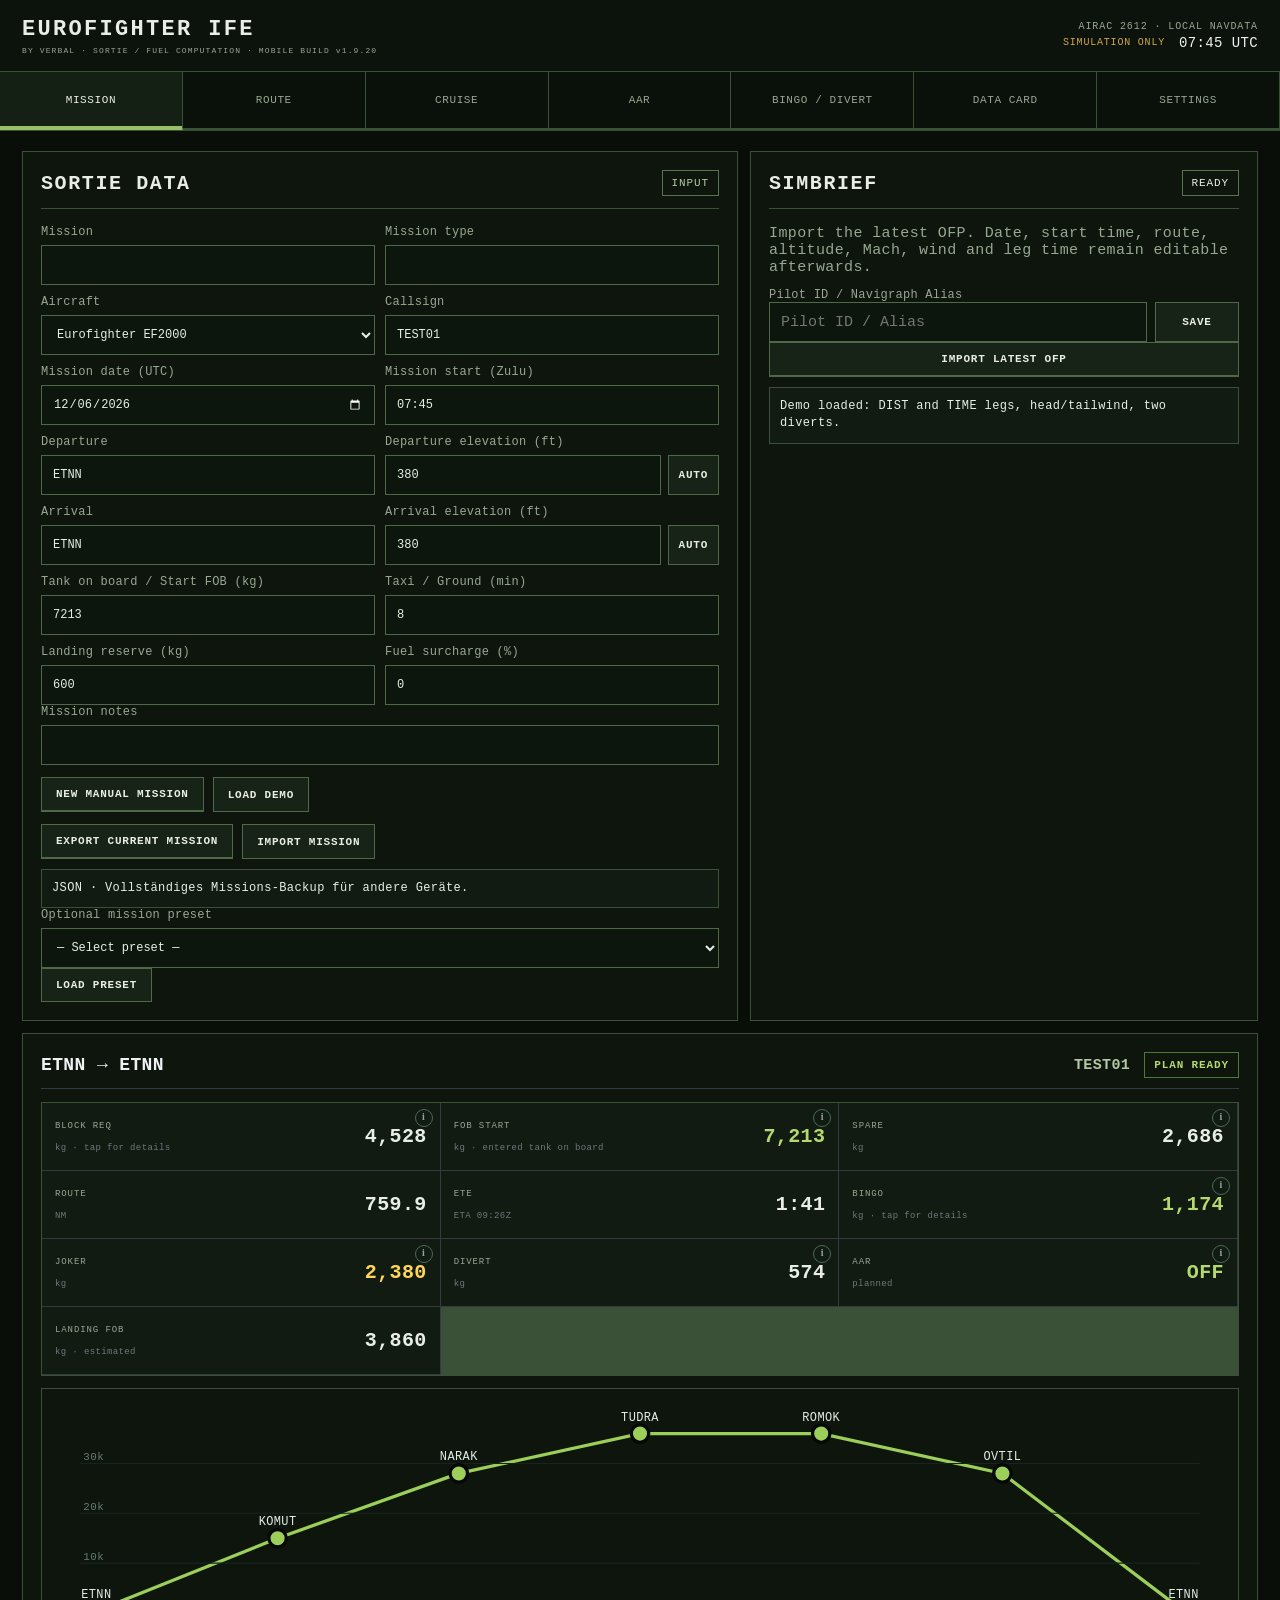
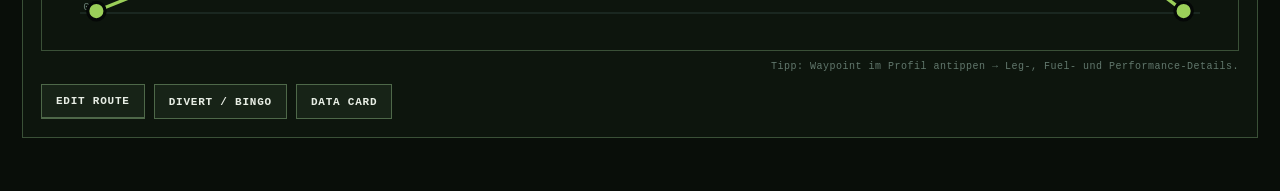
==== commit 87ea7b09: "Record six supplemental AAR measurement profiles; preserve unconfirmed-rate behavior (v1.9.20)" ====
--- a/index.html
+++ b/index.html
@@ -7,14 +7,14 @@
   <title>Eurofighter IFE Fuel Calculator</title>
   <link rel="manifest" href="manifest.webmanifest" />
   <link rel="icon" href="icons/icon.svg" />
-  <link rel="stylesheet" href="styles.css?v=1.9.19" />
+  <link rel="stylesheet" href="styles.css?v=1.9.20" />
 </head>
 <body>
 <div class="app-shell">
   <header class="topbar">
     <div class="brand">
       <img src="icons/icon.svg" alt="" />
-      <div><strong class="brand-title-full">EUROFIGHTER IFE FUEL CALCULATOR</strong><strong class="brand-title-efb" aria-hidden="true">EUROFIGHTER IFE</strong><span>BY VERBAL · SORTIE / FUEL COMPUTATION · MOBILE BUILD v1.9.19</span></div>
+      <div><strong class="brand-title-full">EUROFIGHTER IFE FUEL CALCULATOR</strong><strong class="brand-title-efb" aria-hidden="true">EUROFIGHTER IFE</strong><span>BY VERBAL · SORTIE / FUEL COMPUTATION · MOBILE BUILD v1.9.20</span></div>
     </div>
     <div class="top-status"><span id="airacStatus" class="navdata-cycle" title="Current AIRAC calendar cycle; bundled local navdata is not certified to this cycle.">AIRAC ---- · LOCAL NAVDATA</span><span class="sim-only">SIMULATION ONLY</span><span id="dataStatus" class="chip">LOADING</span><span id="clock">--:-- UTC</span></div>
   </header>
@@ -376,6 +376,7 @@
             <div><span id="calculationLabel">Calculation</span><b id="calculationValue">OFFLINE</b></div>
           </div>
         </section>
+        <section class="panel"><div id="aarMeasurementLog" aria-live="polite"></div></section>
         <section class="panel security-panel">
           <div class="panel-title"><h2 id="securityHeading">SECURITY & PRIVACY</h2><span class="tag">LOCAL FIRST</span></div>
           <div class="security-points">
@@ -399,9 +400,9 @@
     <div id="infoBody" class="info-body"></div>
   </div>
 </div>
-<script src="i18n.js?v=1.9.19"></script>
-<script src="logic-core.js?v=1.9.19"></script>
-<script src="mission-backup.js?v=1.9.19"></script>
-<script src="app.js?v=1.9.19"></script>
+<script src="i18n.js?v=1.9.20"></script>
+<script src="logic-core.js?v=1.9.20"></script>
+<script src="mission-backup.js?v=1.9.20"></script>
+<script src="app.js?v=1.9.20"></script>
 </body>
 </html>
--- a/styles.css
+++ b/styles.css
@@ -500,3 +500,6 @@
   .route-table td:first-child,.route-table th:first-child{position:static}
   .route-table td:nth-child(2),.route-table th:nth-child(2){left:0}
 }
+
+/* Read-only calibration observations; separate from route and AAR inputs. */
+.measurement-scroll{overflow-x:auto;margin:10px 0}.measurement-table{width:100%;border-collapse:collapse;font-size:12px}.measurement-table th,.measurement-table td{padding:7px;border-bottom:1px solid var(--line,#315044);text-align:left;white-space:nowrap}#aarMeasurementLog summary{cursor:pointer;font-weight:700}
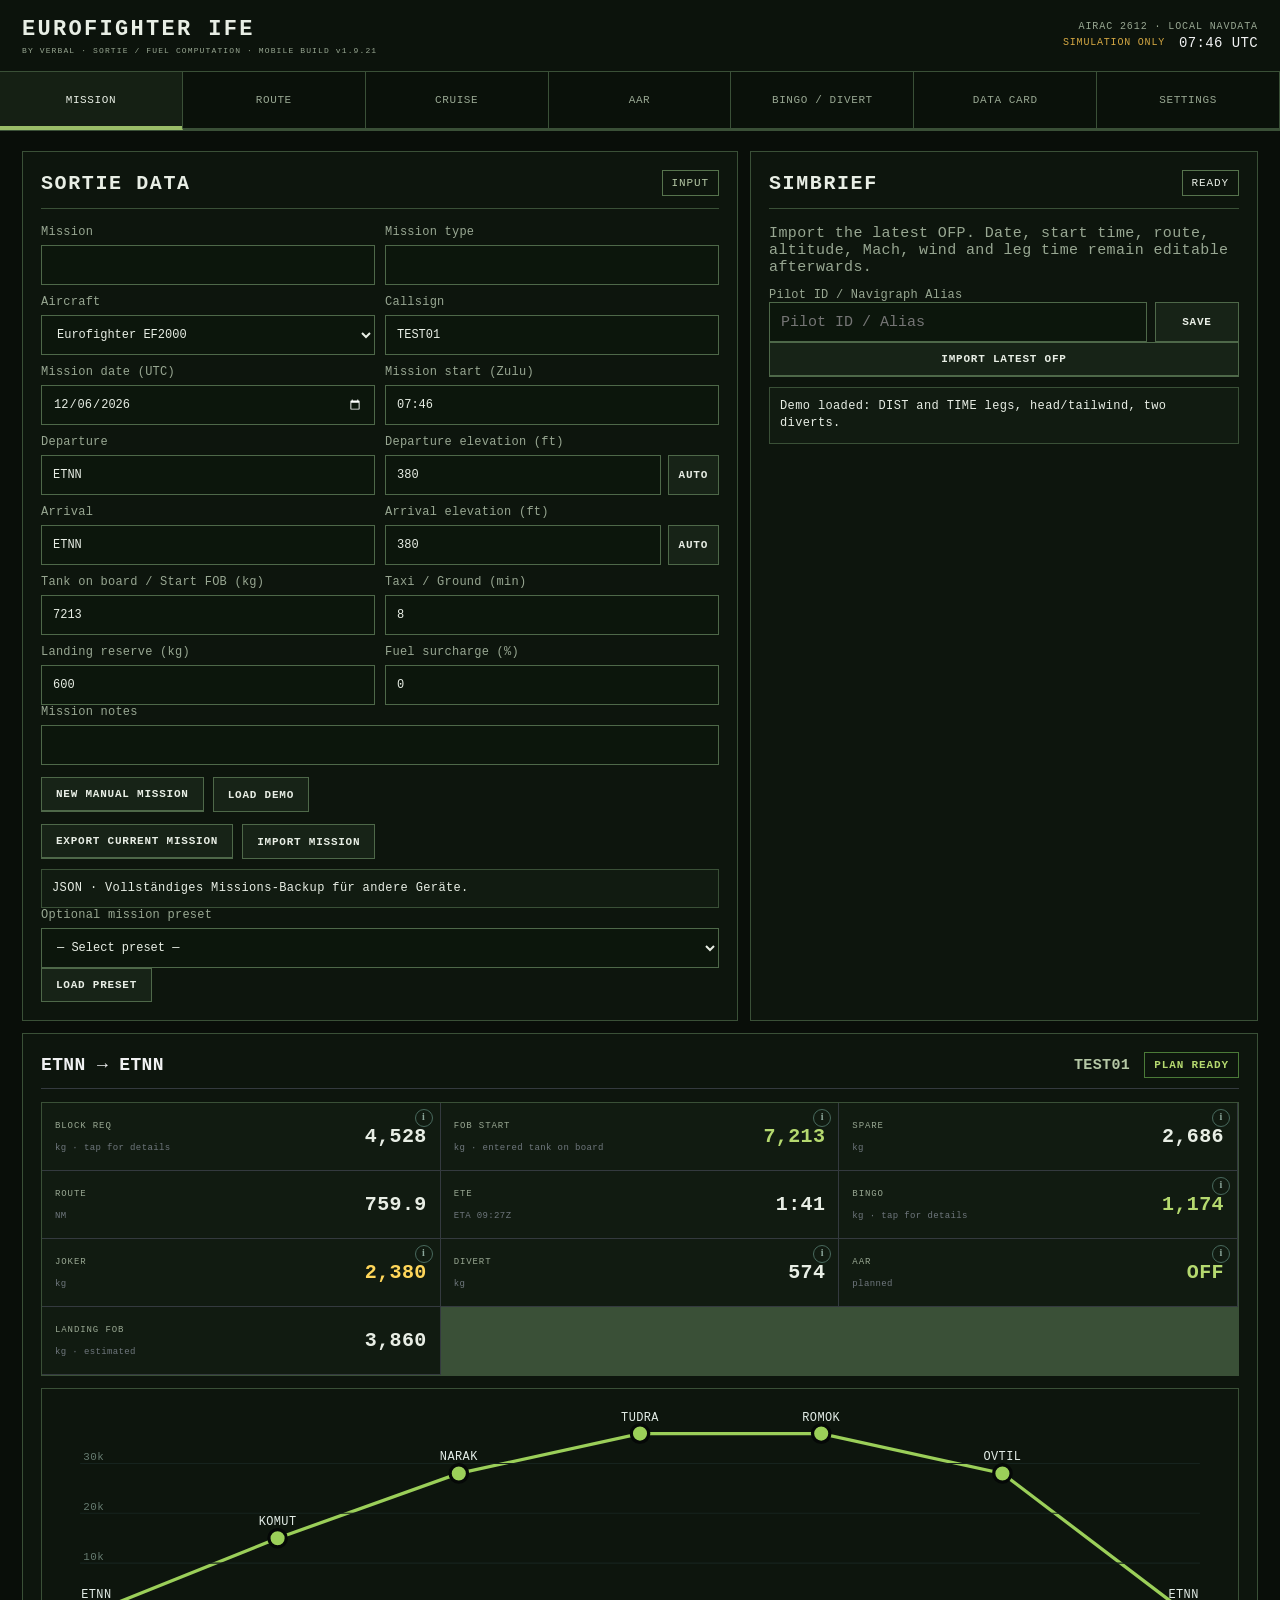
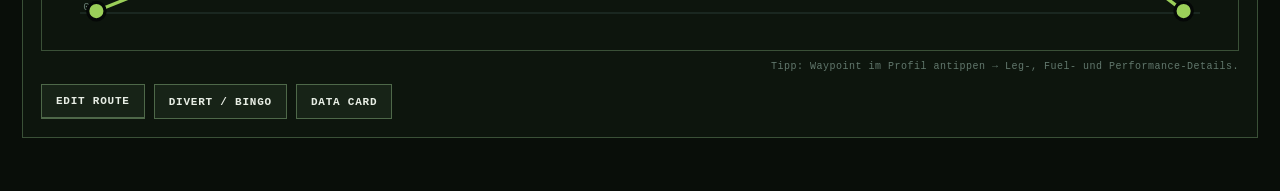
==== commit d98b30d3: "Resolve run 6 timing and enable explicit measurement-based AAR estimates (v1.9.21)" ====
--- a/index.html
+++ b/index.html
@@ -7,14 +7,14 @@
   <title>Eurofighter IFE Fuel Calculator</title>
   <link rel="manifest" href="manifest.webmanifest" />
   <link rel="icon" href="icons/icon.svg" />
-  <link rel="stylesheet" href="styles.css?v=1.9.20" />
+  <link rel="stylesheet" href="styles.css?v=1.9.21" />
 </head>
 <body>
 <div class="app-shell">
   <header class="topbar">
     <div class="brand">
       <img src="icons/icon.svg" alt="" />
-      <div><strong class="brand-title-full">EUROFIGHTER IFE FUEL CALCULATOR</strong><strong class="brand-title-efb" aria-hidden="true">EUROFIGHTER IFE</strong><span>BY VERBAL · SORTIE / FUEL COMPUTATION · MOBILE BUILD v1.9.20</span></div>
+      <div><strong class="brand-title-full">EUROFIGHTER IFE FUEL CALCULATOR</strong><strong class="brand-title-efb" aria-hidden="true">EUROFIGHTER IFE</strong><span>BY VERBAL · SORTIE / FUEL COMPUTATION · MOBILE BUILD v1.9.21</span></div>
     </div>
     <div class="top-status"><span id="airacStatus" class="navdata-cycle" title="Current AIRAC calendar cycle; bundled local navdata is not certified to this cycle.">AIRAC ---- · LOCAL NAVDATA</span><span class="sim-only">SIMULATION ONLY</span><span id="dataStatus" class="chip">LOADING</span><span id="clock">--:-- UTC</span></div>
   </header>
@@ -184,6 +184,7 @@
           <div class="aar-control">
             <div class="inline-switch"><label class="switch"><input id="aarManualToggle" type="checkbox" /><span></span></label><span>Fixed / manual AAR onload</span><input id="aarManualKg" inputmode="numeric" placeholder="kg" disabled /></div>
             <p class="hint">TRANSFER RATE = effektiver Gross-Onload pro Minute, keine Netto-Rate. Keine verlässlichen Tanker-/Receiver-Raten mitgeliefert; manuelle Eingabe erforderlich. Transfer und Event-Dauer sind unabhängig. Zusätzliche Event-Zeit wird als Orbit nach dem Transfer mit demselben Receiver-Verbrauch gerechnet. Zu kurze Events und Tanküberlauf am Transfer-Ende werden markiert.</p>
+            <div id="aarMeasurementRates"></div><p id="aarMeasurementMessage" class="hint" role="status"></p>
             <div id="aarTransferStatus" class="message" role="status">TRANSFER TIME: N/A / RATE REQUIRED</div>
             <p class="hint"><b>AUTO:</b> TARGET FOB ist der gewünschte tatsächliche FOB bei AAR OUT. Die App berechnet den nötigen Gross Onload inklusive AAR-Burn. <b>MANUAL:</b> der eingegebene Gross Onload bleibt fest; daraus werden FOB OUT, Landing FOB und alle Fuel-Margins neu berechnet. Der Mission-Startfuel wird nicht rückwärts verändert.</p>
             <p class="hint"><b>AAR EVENT DURATION:</b> verschiebt alle nachfolgenden ETA-Zeiten und erzeugt jetzt zusätzlich den Eigenverbrauch während des AAR. <b>Required Onload = Target AAR-OUT FOB − FOB IN + AAR-duration burn.</b> Der AAR-Burn wird aus AAR-Höhe, KIAS, Konfiguration und dem aktiven Fuel-Flow-Modell berechnet.</p>
@@ -400,9 +401,9 @@
     <div id="infoBody" class="info-body"></div>
   </div>
 </div>
-<script src="i18n.js?v=1.9.20"></script>
-<script src="logic-core.js?v=1.9.20"></script>
-<script src="mission-backup.js?v=1.9.20"></script>
-<script src="app.js?v=1.9.20"></script>
+<script src="i18n.js?v=1.9.21"></script>
+<script src="logic-core.js?v=1.9.21"></script>
+<script src="mission-backup.js?v=1.9.21"></script>
+<script src="app.js?v=1.9.21"></script>
 </body>
 </html>
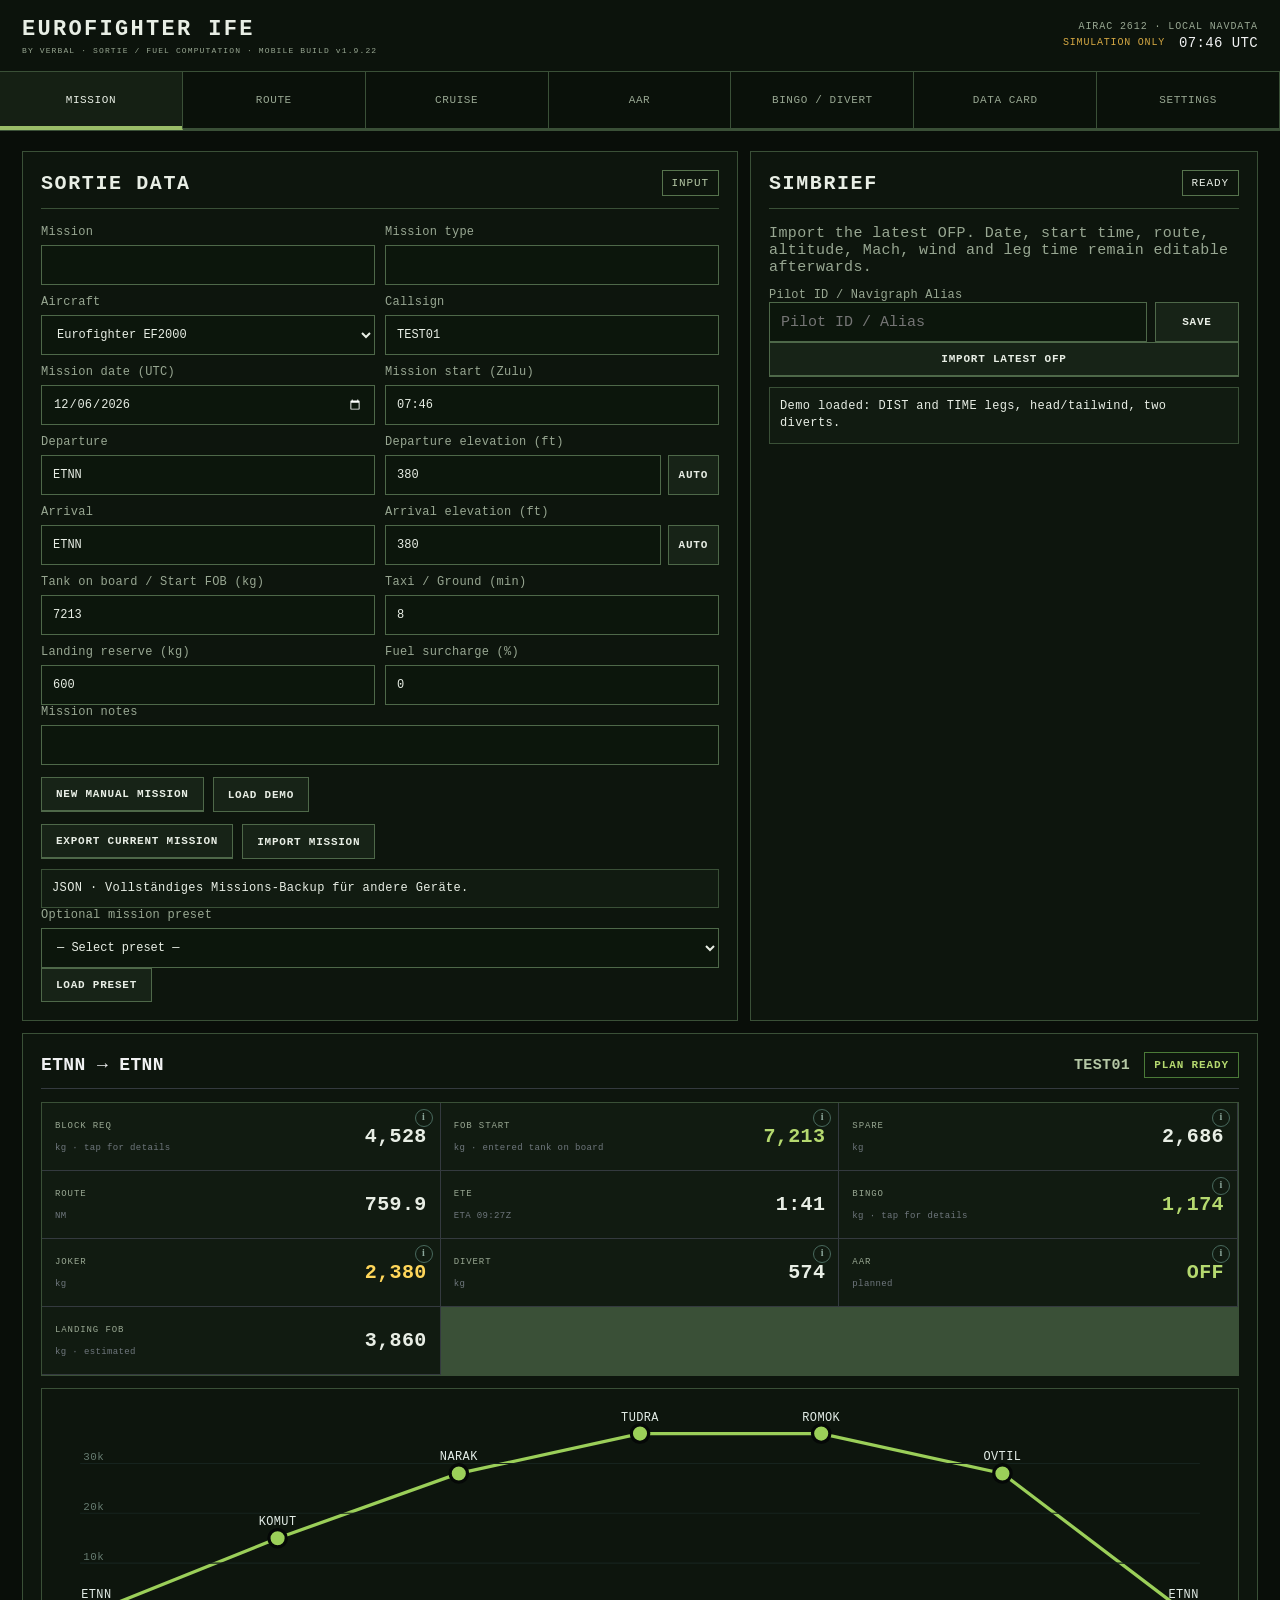
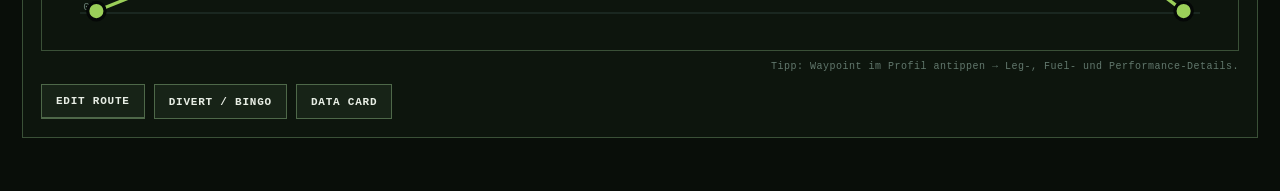
==== commit 1f94ea54: "Automate A330 MRTT fuel-band transfer rates and open mobile route fields (v1.9.22)" ====
--- a/index.html
+++ b/index.html
@@ -7,14 +7,14 @@
   <title>Eurofighter IFE Fuel Calculator</title>
   <link rel="manifest" href="manifest.webmanifest" />
   <link rel="icon" href="icons/icon.svg" />
-  <link rel="stylesheet" href="styles.css?v=1.9.21" />
+  <link rel="stylesheet" href="styles.css?v=1.9.22" />
 </head>
 <body>
 <div class="app-shell">
   <header class="topbar">
     <div class="brand">
       <img src="icons/icon.svg" alt="" />
-      <div><strong class="brand-title-full">EUROFIGHTER IFE FUEL CALCULATOR</strong><strong class="brand-title-efb" aria-hidden="true">EUROFIGHTER IFE</strong><span>BY VERBAL · SORTIE / FUEL COMPUTATION · MOBILE BUILD v1.9.21</span></div>
+      <div><strong class="brand-title-full">EUROFIGHTER IFE FUEL CALCULATOR</strong><strong class="brand-title-efb" aria-hidden="true">EUROFIGHTER IFE</strong><span>BY VERBAL · SORTIE / FUEL COMPUTATION · MOBILE BUILD v1.9.22</span></div>
     </div>
     <div class="top-status"><span id="airacStatus" class="navdata-cycle" title="Current AIRAC calendar cycle; bundled local navdata is not certified to this cycle.">AIRAC ---- · LOCAL NAVDATA</span><span class="sim-only">SIMULATION ONLY</span><span id="dataStatus" class="chip">LOADING</span><span id="clock">--:-- UTC</span></div>
   </header>
@@ -152,21 +152,22 @@
       <div class="aar-layout">
         <section class="panel aar-main">
           <div class="panel-title"><h2>AIR-TO-AIR REFUELING</h2><span class="tag input-tag">PLANNING</span></div>
-          <div class="aar-enable-row"><label class="switch"><input id="aarEnabled" type="checkbox" /><span></span></label><strong>PLAN AAR</strong><small>Ein geplantes AAR kann den benötigten Start-Block reduzieren.</small></div>
+          <div class="aar-enable-row"><label class="switch"><input id="aarEnabled" type="checkbox" /><span></span></label><strong>PLAN AAR</strong><small>Planned refueling can reduce the required block fuel.</small></div>
           <div class="form-grid two">
             <label>AAR after waypoint<select id="aarWp"></select></label>
             <label>Aircraft tank capacity (kg)<input id="aarCapacity" readonly /></label>
             <label>ARIP<input id="aarArip" maxlength="12" placeholder="—" /></label>
             <label>ARCP<input id="aarArcp" maxlength="12" placeholder="TOD" /></label>
-            <label>Tanker type<input id="aarTankerType" maxlength="48" /></label>
+            <label>Tanker type<input id="aarTankerType" value="A330 MRTT" readonly /></label>
             <label>Tanker callsign<input id="aarTankerCallsign" maxlength="24" /></label>
             <label>Frequency / status<input id="aarFrequency" maxlength="80" /></label>
             <label>ARCT PLAN (Zulu)<input id="aarPlannedArct" maxlength="6" placeholder="HH:MM" /></label>
             <label>AAR OUT PLAN (Zulu)<input id="aarPlannedOut" maxlength="6" placeholder="HH:MM" /></label>
             <label>AAR altitude (FL)<input id="aarAlt" inputmode="numeric" value="230" /></label>
             <label>AAR speed (KIAS)<input id="aarSpeed" inputmode="numeric" value="285" /></label>
-            <label>Effective transfer rate (kg/min · GROSS)<input id="aarTransferRate" inputmode="decimal" placeholder="RATE REQUIRED" /></label>
-            <label>RATE SOURCE<input id="aarRateSource" value="MANUAL" readonly /></label>
+            <label>Transfer rate mode<select id="aarRateMode"><option value="AUTO" selected>AUTO - from measurements</option><option value="MANUAL">MANUAL - override</option></select></label>
+            <label>Effective gross rate (kg/min)<input id="aarTransferRate" inputmode="decimal" readonly placeholder="Calculated automatically" /></label>
+            <label>RATE SOURCE<input id="aarRateSource" value="AUTO" readonly /></label>
             <label>AAR EVENT DURATION (min)<input id="aarDuration" inputmode="decimal" value="10" /></label>
             <label>Configuration<select id="aarConfig"><option value="CLEAN">CLEAN</option><option value="3 BAGS">3 BAGS</option></select></label>
             <label>AUTO target FOB OUT (kg)<input id="aarTargetOut" inputmode="decimal" placeholder="AUTO · continuation requirement" /></label>
@@ -183,11 +184,9 @@
           </div>
           <div class="aar-control">
             <div class="inline-switch"><label class="switch"><input id="aarManualToggle" type="checkbox" /><span></span></label><span>Fixed / manual AAR onload</span><input id="aarManualKg" inputmode="numeric" placeholder="kg" disabled /></div>
-            <p class="hint">TRANSFER RATE = effektiver Gross-Onload pro Minute, keine Netto-Rate. Keine verlässlichen Tanker-/Receiver-Raten mitgeliefert; manuelle Eingabe erforderlich. Transfer und Event-Dauer sind unabhängig. Zusätzliche Event-Zeit wird als Orbit nach dem Transfer mit demselben Receiver-Verbrauch gerechnet. Zu kurze Events und Tanküberlauf am Transfer-Ende werden markiert.</p>
-            <div id="aarMeasurementRates"></div><p id="aarMeasurementMessage" class="hint" role="status"></p>
-            <div id="aarTransferStatus" class="message" role="status">TRANSFER TIME: N/A / RATE REQUIRED</div>
-            <p class="hint"><b>AUTO:</b> TARGET FOB ist der gewünschte tatsächliche FOB bei AAR OUT. Die App berechnet den nötigen Gross Onload inklusive AAR-Burn. <b>MANUAL:</b> der eingegebene Gross Onload bleibt fest; daraus werden FOB OUT, Landing FOB und alle Fuel-Margins neu berechnet. Der Mission-Startfuel wird nicht rückwärts verändert.</p>
-            <p class="hint"><b>AAR EVENT DURATION:</b> verschiebt alle nachfolgenden ETA-Zeiten und erzeugt jetzt zusätzlich den Eigenverbrauch während des AAR. <b>Required Onload = Target AAR-OUT FOB − FOB IN + AAR-duration burn.</b> Der AAR-Burn wird aus AAR-Höhe, KIAS, Konfiguration und dem aktiven Fuel-Flow-Modell berechnet.</p>
+            <div class="aar-auto-summary"><span>RECEIVER FUEL FLOW</span><strong id="aarReceiverFlow">—</strong><small id="aarRateBasis">Calculated from altitude, speed and configuration.</small></div>
+            <div id="aarTransferStatus" class="message" role="status">AAR OFF</div>
+            <details class="aar-method"><summary>Calculation basis</summary><p>Automatic rates use the A330 MRTT simulator measurements and the fuel band being filled. Gross rate includes modeled receiver burn. Comparable profiles are interpolated; other conditions use a labelled reference estimate. CLEAN burn uses the existing 3 BAGS consumption model as an approximation.</p><p>Transfer time is fuel-flow time. Event duration also includes orbit/delay burn. Manual gross onload remains exact; start fuel and route distances are never adjusted to fit a result.</p></details>
           </div>
           <div class="aar-result">
             <div><span>PLANNED / GROSS ONLOAD</span><strong id="aarPlanned">—</strong><small>kg · tanker transfer</small></div>
@@ -401,9 +400,10 @@
     <div id="infoBody" class="info-body"></div>
   </div>
 </div>
-<script src="i18n.js?v=1.9.21"></script>
-<script src="logic-core.js?v=1.9.21"></script>
-<script src="mission-backup.js?v=1.9.21"></script>
-<script src="app.js?v=1.9.21"></script>
+<script src="i18n.js?v=1.9.22"></script>
+<script src="logic-core.js?v=1.9.22"></script>
+<script src="aar-rate-model.js?v=1.9.22"></script>
+<script src="mission-backup.js?v=1.9.22"></script>
+<script src="app.js?v=1.9.22"></script>
 </body>
 </html>
--- a/styles.css
+++ b/styles.css
@@ -503,3 +503,16 @@
 
 /* Read-only calibration observations; separate from route and AAR inputs. */
 .measurement-scroll{overflow-x:auto;margin:10px 0}.measurement-table{width:100%;border-collapse:collapse;font-size:12px}.measurement-table th,.measurement-table td{padding:7px;border-bottom:1px solid var(--line,#315044);text-align:left;white-space:nowrap}#aarMeasurementLog summary{cursor:pointer;font-weight:700}
+
+/* AAR automation: compact output, no measurement-selection buttons. */
+.aar-auto-summary{display:grid;grid-template-columns:1fr auto;gap:8px;padding:14px;border:1px solid var(--line);margin:12px 0}
+.aar-auto-summary strong{font-variant-numeric:tabular-nums;color:var(--green)}
+.aar-auto-summary small{grid-column:1/-1;line-height:1.5;color:var(--muted);overflow-wrap:anywhere}
+.aar-method{font-size:13px;line-height:1.6;margin-top:14px}.aar-method summary{cursor:pointer}
+#view-aar input[readonly]{opacity:.85}
+@media screen and (max-width:600px){#view-route .route-table tr{grid-template-columns:1fr} .aar-auto-summary{grid-template-columns:1fr}}
+
+@media screen and (max-width:900px), screen and (pointer:coarse){
+  html[data-layout="efb"] .topbar{position:relative!important}
+  html[data-layout="efb"] .tabs{top:0!important}
+}
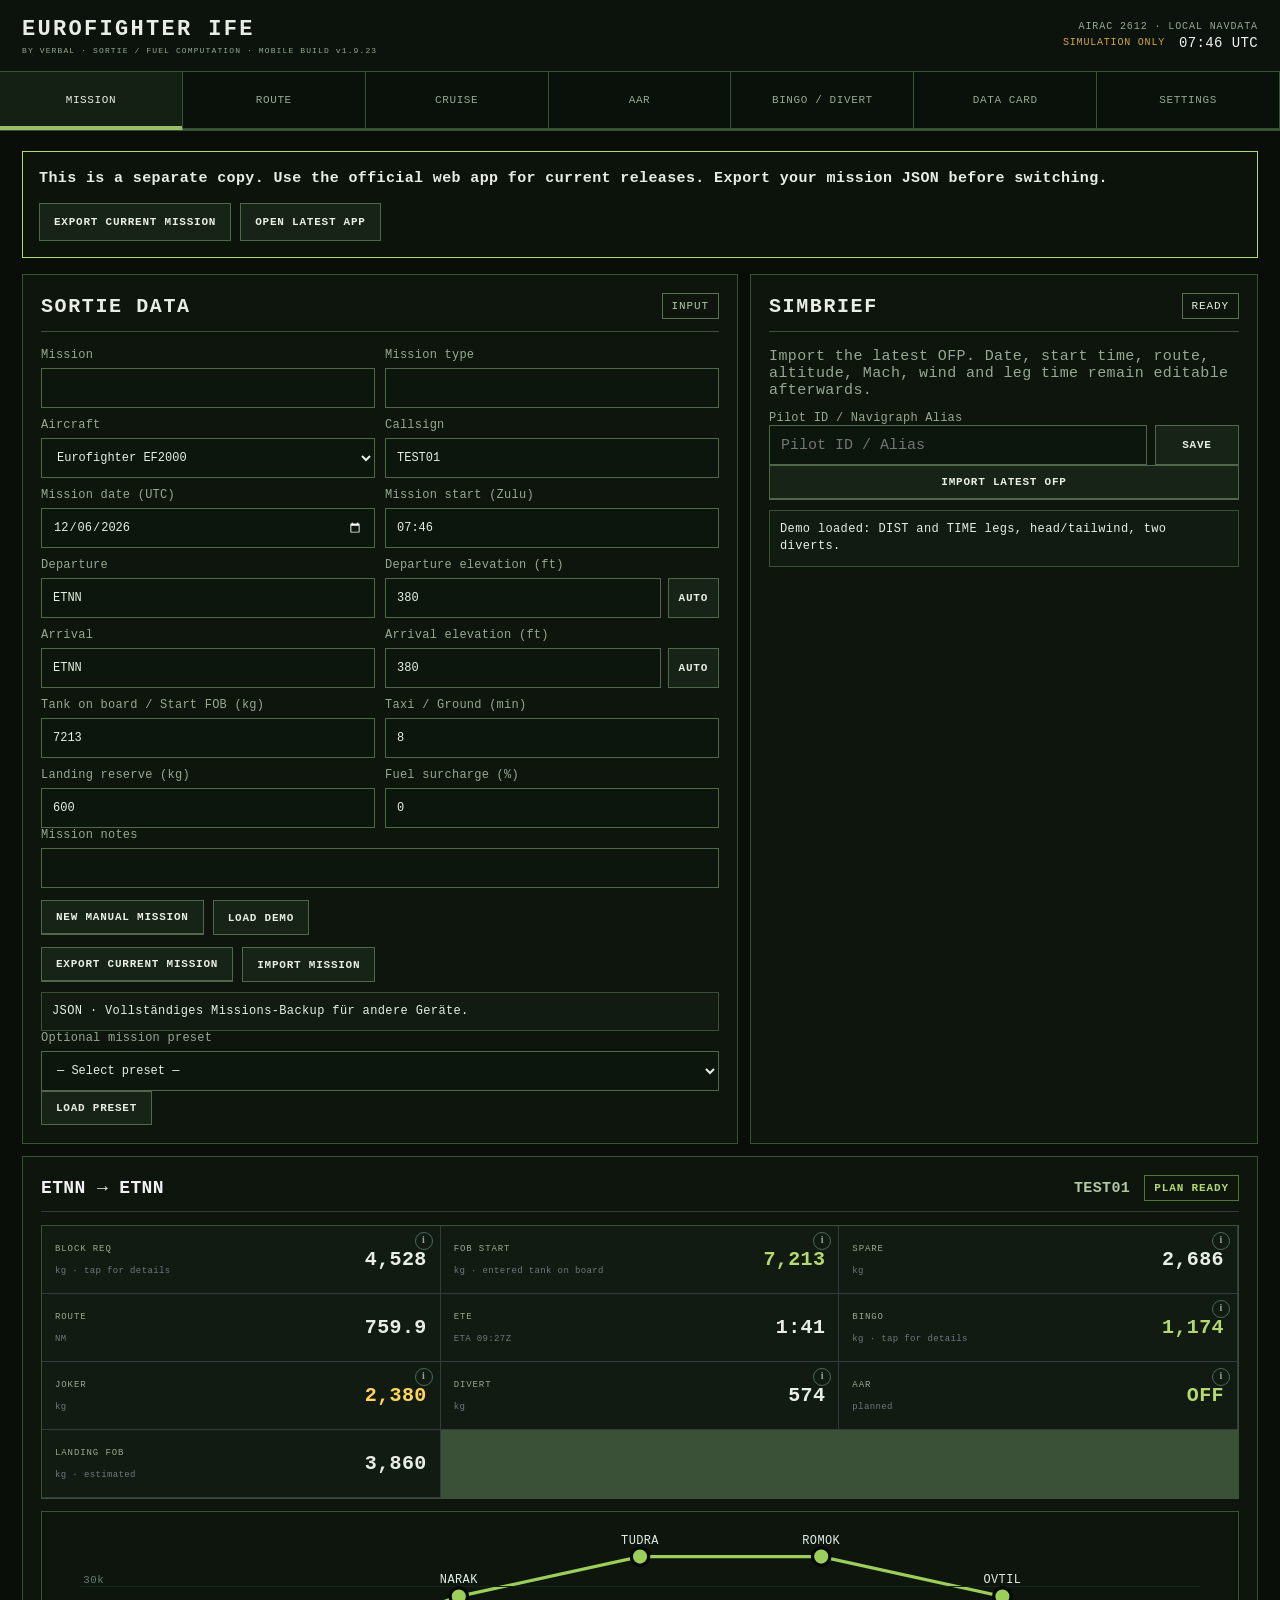
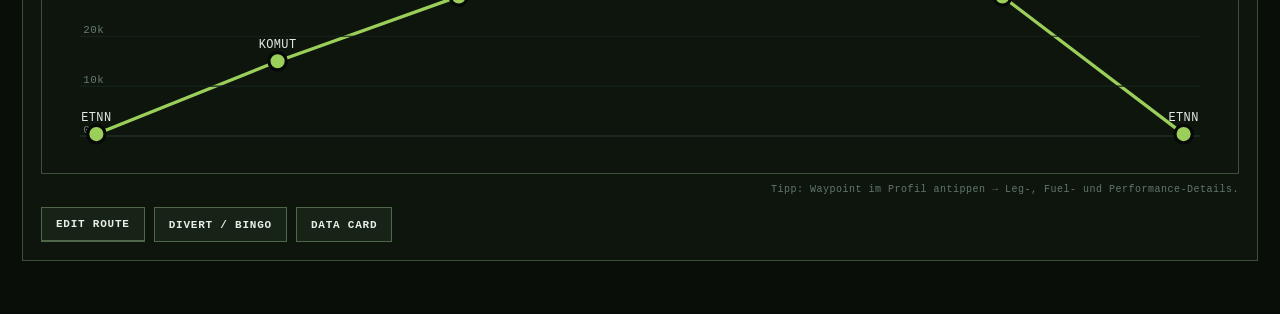
==== commit 2a3b6c08: "Release v1.9.23: GitHub update checks, mission-safe reload and current bilingual guides" ====
--- a/index.html
+++ b/index.html
@@ -7,14 +7,14 @@
   <title>Eurofighter IFE Fuel Calculator</title>
   <link rel="manifest" href="manifest.webmanifest" />
   <link rel="icon" href="icons/icon.svg" />
-  <link rel="stylesheet" href="styles.css?v=1.9.22" />
+  <link rel="stylesheet" href="styles.css?v=1.9.23" />
 </head>
 <body>
 <div class="app-shell">
   <header class="topbar">
     <div class="brand">
       <img src="icons/icon.svg" alt="" />
-      <div><strong class="brand-title-full">EUROFIGHTER IFE FUEL CALCULATOR</strong><strong class="brand-title-efb" aria-hidden="true">EUROFIGHTER IFE</strong><span>BY VERBAL · SORTIE / FUEL COMPUTATION · MOBILE BUILD v1.9.22</span></div>
+      <div><strong class="brand-title-full">EUROFIGHTER IFE FUEL CALCULATOR</strong><strong class="brand-title-efb" aria-hidden="true">EUROFIGHTER IFE</strong><span>BY VERBAL · SORTIE / FUEL COMPUTATION · MOBILE BUILD v1.9.23</span></div>
     </div>
     <div class="top-status"><span id="airacStatus" class="navdata-cycle" title="Current AIRAC calendar cycle; bundled local navdata is not certified to this cycle.">AIRAC ---- · LOCAL NAVDATA</span><span class="sim-only">SIMULATION ONLY</span><span id="dataStatus" class="chip">LOADING</span><span id="clock">--:-- UTC</span></div>
   </header>
@@ -30,6 +30,15 @@
   </nav>
 
   <main>
+    <aside id="appUpdateBanner" class="app-update-notice" role="status" hidden>
+      <strong id="appUpdateNotice"></strong>
+      <div class="button-row">
+        <button id="applyAppUpdate" class="primary" type="button" hidden>UPDATE NOW</button>
+        <button id="updateExportMission" class="secondary" type="button">EXPORT CURRENT MISSION</button>
+        <a id="latestAppLink" class="secondary link-button" href="https://ife-eufi-fuelcalc-test.topstoni81.workers.dev/" target="_blank" rel="noopener">OPEN LATEST APP</a>
+        <button id="downloadUpdateRecovery" class="secondary" type="button" hidden>DOWNLOAD RECOVERY JSON</button>
+      </div>
+    </aside>
     <section class="view active" id="view-mission">
       <div class="mission-layout">
         <section class="panel sortie-panel">
@@ -104,7 +113,7 @@
         <div class="route-scroll-cue" aria-hidden="true">↔ horizontal wischen für ETE · Fuel · FOB</div>
         <div class="route-table-wrap">
           <table class="route-table">
-            <thead><tr><th>#</th><th>WP</th><th>ALT ft</th><th>MACH</th><th>ZEIT / ETA Z · WP IN</th><th>NM</th><th>HOLD / WP OUT</th><th>WIND kt</th><th>MODE</th><th>MIN EDIT</th><th>ETE</th><th>LEG kg</th><th title="Fuel, der an diesem WP für restliche Route + Recovery benötigt wird">RECOV kg</th><th>FOB IN / OUT</th><th>MOVE</th></tr></thead>
+            <thead><tr><th>#</th><th>WP</th><th>ALT ft</th><th>MACH</th><th>TIME / ETA Z · WP IN</th><th>NM</th><th>HOLD / WP OUT</th><th>WIND kt</th><th>MODE</th><th>MIN EDIT</th><th>ETE</th><th>LEG kg</th><th title="Fuel required at this waypoint for the remaining route and recovery">RECOV kg</th><th>FOB IN / OUT</th><th>MOVE</th></tr></thead>
             <tbody id="routeBody"></tbody>
           </table>
         </div>
@@ -248,7 +257,7 @@
             <div><span>Effective accepted onload</span><b id="aarAccepted">—</b></div>
             <div><span>Shortfall after AAR</span><b id="aarShortfall">—</b></div>
           </div>
-          <p class="hint">AUTO nutzt: Required Onload = Target AAR-OUT FOB − FOB IN + AAR-duration burn. Der Eigenverbrauch während des AAR wird aus Höhe, KIAS, Konfiguration und Fuel-Flow-Modell berechnet. Bingo/Joker rechnen ohne Onload-Gutschrift; geplanter Event-Burn bleibt enthalten.</p>
+          <p class="hint">AUTO: Required gross onload = target FOB OUT − FOB IN + event burn, minimum zero. Receiver burn is calculated from AAR altitude, speed and the available consumption model. Bingo/Joker exclude the onload credit and include planned event burn.</p>
           </section>
         </aside>
       </div>
@@ -344,6 +353,18 @@
 
     <section class="view" id="view-settings">
       <div class="settings-layout">
+        <section class="panel full-span">
+          <div class="panel-title"><h2>APP UPDATES & USER GUIDE</h2><span class="tag" id="installedAppVersion">v1.9.23</span></div>
+          <p id="appInstallType" class="hint"></p>
+          <p class="hint">Use the official web app, or install it from your browser to the home screen. GitHub ZIP/HTML downloads are separate copies and need manual replacement. Update checks contact GitHub without sending mission data.</p>
+          <div class="button-row">
+            <button id="checkAppUpdates" class="primary" type="button">CHECK FOR UPDATES</button>
+            <a id="settingsLatestApp" class="secondary link-button" href="https://ife-eufi-fuelcalc-test.topstoni81.workers.dev/" target="_blank" rel="noopener">OPEN OFFICIAL APP</a>
+            <a class="secondary link-button" href="https://ife-eufi-fuelcalc-test.topstoni81.workers.dev/Eurofighter_IFE_User_Guide_EN.pdf" target="_blank" rel="noopener">USER GUIDE · EN</a>
+            <a class="secondary link-button" href="https://ife-eufi-fuelcalc-test.topstoni81.workers.dev/Eurofighter_IFE_Anleitung.pdf" target="_blank" rel="noopener">ANLEITUNG · DE</a>
+          </div>
+          <p id="appUpdateStatus" class="message" aria-live="polite">Update check pending.</p>
+        </section>
         <section class="panel">
           <div class="panel-title"><h2>AIRCRAFT PROFILES</h2></div>
           <div id="aircraftProfileList" class="profile-list"></div>
@@ -400,10 +421,11 @@
     <div id="infoBody" class="info-body"></div>
   </div>
 </div>
-<script src="i18n.js?v=1.9.22"></script>
-<script src="logic-core.js?v=1.9.22"></script>
-<script src="aar-rate-model.js?v=1.9.22"></script>
-<script src="mission-backup.js?v=1.9.22"></script>
-<script src="app.js?v=1.9.22"></script>
+<script src="i18n.js?v=1.9.23"></script>
+<script src="logic-core.js?v=1.9.23"></script>
+<script src="aar-rate-model.js?v=1.9.23"></script>
+<script src="mission-backup.js?v=1.9.23"></script>
+<script src="app-updates.js?v=1.9.23"></script>
+<script src="app.js?v=1.9.23"></script>
 </body>
 </html>
--- a/styles.css
+++ b/styles.css
@@ -492,6 +492,10 @@
 }
 
 .mission-backup-actions button{max-width:100%;white-space:normal}
+.app-update-notice{padding:16px;margin-bottom:16px;border:1px solid var(--green);background:var(--panel);line-height:1.5}
+.app-update-notice[hidden],#applyAppUpdate[hidden],#latestAppLink[hidden],#downloadUpdateRecovery[hidden]{display:none!important}
+.app-update-notice .button-row{margin-top:12px;flex-wrap:wrap}
+@media print{.app-update-notice{display:none!important}}
 #missionImportFile[hidden]{display:none!important}
 #missionBackupStatus{white-space:pre-wrap;overflow-wrap:anywhere}
 .backup-error{border-color:var(--amber);color:var(--amber)}
@@ -499,6 +503,8 @@
 @media screen and (min-width:1301px) and (pointer:fine){
   .route-table td:first-child,.route-table th:first-child{position:static}
   .route-table td:nth-child(2),.route-table th:nth-child(2){left:0}
+  .route-table input[data-k="dist"],.route-table input[data-k="inputTime"],.route-table input[data-k="wind"]{min-width:76px}
+  .route-table select[data-k="mode"]{min-width:84px}
 }
 
 /* Read-only calibration observations; separate from route and AAR inputs. */
@@ -510,6 +516,12 @@
 .aar-auto-summary small{grid-column:1/-1;line-height:1.5;color:var(--muted);overflow-wrap:anywhere}
 .aar-method{font-size:13px;line-height:1.6;margin-top:14px}.aar-method summary{cursor:pointer}
 #view-aar input[readonly]{opacity:.85}
+.aar-side{grid-template-columns:minmax(0,1fr)}
+html[data-layout="efb"] .aar-side>.aar-note{grid-column:1}
+.aar-ticket-row{grid-template-columns:minmax(0,1fr) minmax(0,1.1fr);gap:12px}
+.aar-ticket-row b{overflow-wrap:anywhere}
+@media screen and (min-width:1051px){html[data-layout="efb"] .aar-layout{grid-template-columns:minmax(0,2fr) minmax(360px,1fr)!important}}
+@media screen and (max-width:1050px){html[data-layout="efb"] .aar-layout{grid-template-columns:minmax(0,1fr)!important}}
 @media screen and (max-width:600px){#view-route .route-table tr{grid-template-columns:1fr} .aar-auto-summary{grid-template-columns:1fr}}
 
 @media screen and (max-width:900px), screen and (pointer:coarse){
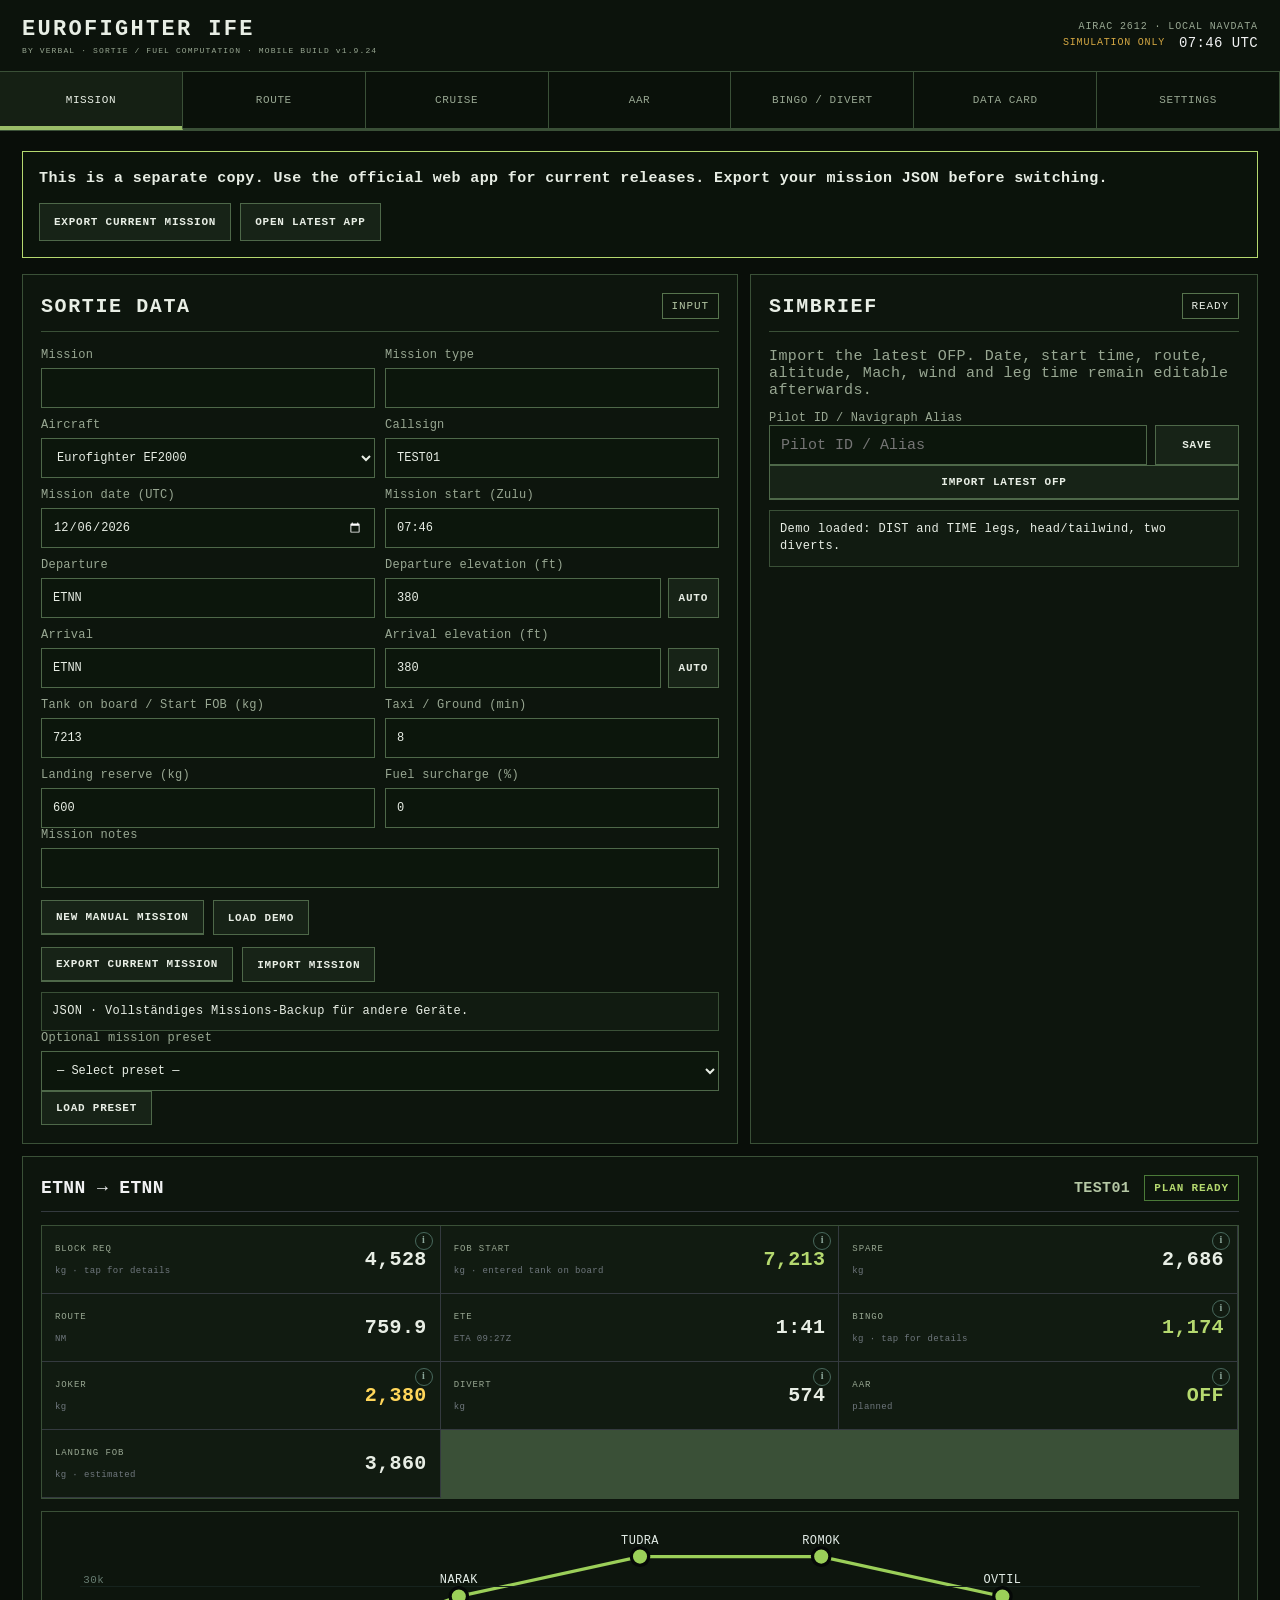
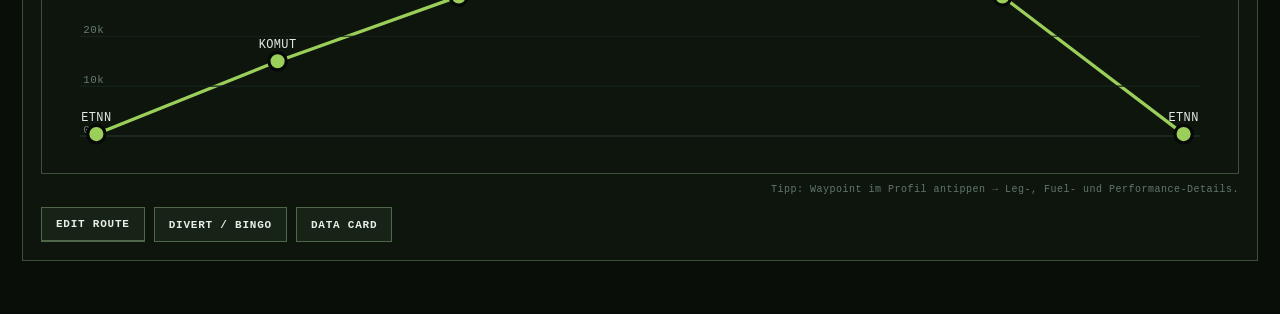
==== commit 6468690c: "v1.9.24: add 78 European airfields and fix LFPV divert lookup Preserve existing airport records and " ====
--- a/index.html
+++ b/index.html
@@ -7,14 +7,14 @@
   <title>Eurofighter IFE Fuel Calculator</title>
   <link rel="manifest" href="manifest.webmanifest" />
   <link rel="icon" href="icons/icon.svg" />
-  <link rel="stylesheet" href="styles.css?v=1.9.23" />
+  <link rel="stylesheet" href="styles.css?v=1.9.24" />
 </head>
 <body>
 <div class="app-shell">
   <header class="topbar">
     <div class="brand">
       <img src="icons/icon.svg" alt="" />
-      <div><strong class="brand-title-full">EUROFIGHTER IFE FUEL CALCULATOR</strong><strong class="brand-title-efb" aria-hidden="true">EUROFIGHTER IFE</strong><span>BY VERBAL · SORTIE / FUEL COMPUTATION · MOBILE BUILD v1.9.23</span></div>
+      <div><strong class="brand-title-full">EUROFIGHTER IFE FUEL CALCULATOR</strong><strong class="brand-title-efb" aria-hidden="true">EUROFIGHTER IFE</strong><span>BY VERBAL · SORTIE / FUEL COMPUTATION · MOBILE BUILD v1.9.24</span></div>
     </div>
     <div class="top-status"><span id="airacStatus" class="navdata-cycle" title="Current AIRAC calendar cycle; bundled local navdata is not certified to this cycle.">AIRAC ---- · LOCAL NAVDATA</span><span class="sim-only">SIMULATION ONLY</span><span id="dataStatus" class="chip">LOADING</span><span id="clock">--:-- UTC</span></div>
   </header>
@@ -354,7 +354,7 @@
     <section class="view" id="view-settings">
       <div class="settings-layout">
         <section class="panel full-span">
-          <div class="panel-title"><h2>APP UPDATES & USER GUIDE</h2><span class="tag" id="installedAppVersion">v1.9.23</span></div>
+          <div class="panel-title"><h2>APP UPDATES & USER GUIDE</h2><span class="tag" id="installedAppVersion">v1.9.24</span></div>
           <p id="appInstallType" class="hint"></p>
           <p class="hint">Use the official web app, or install it from your browser to the home screen. GitHub ZIP/HTML downloads are separate copies and need manual replacement. Update checks contact GitHub without sending mission data.</p>
           <div class="button-row">
@@ -421,11 +421,12 @@
     <div id="infoBody" class="info-body"></div>
   </div>
 </div>
-<script src="i18n.js?v=1.9.23"></script>
-<script src="logic-core.js?v=1.9.23"></script>
-<script src="aar-rate-model.js?v=1.9.23"></script>
-<script src="mission-backup.js?v=1.9.23"></script>
-<script src="app-updates.js?v=1.9.23"></script>
-<script src="app.js?v=1.9.23"></script>
+<script src="i18n.js?v=1.9.24"></script>
+<script src="logic-core.js?v=1.9.24"></script>
+<script src="aar-rate-model.js?v=1.9.24"></script>
+<script src="mission-backup.js?v=1.9.24"></script>
+<script src="app-updates.js?v=1.9.24"></script>
+<script src="app.js?v=1.9.24"></script>
 </body>
 </html>
+
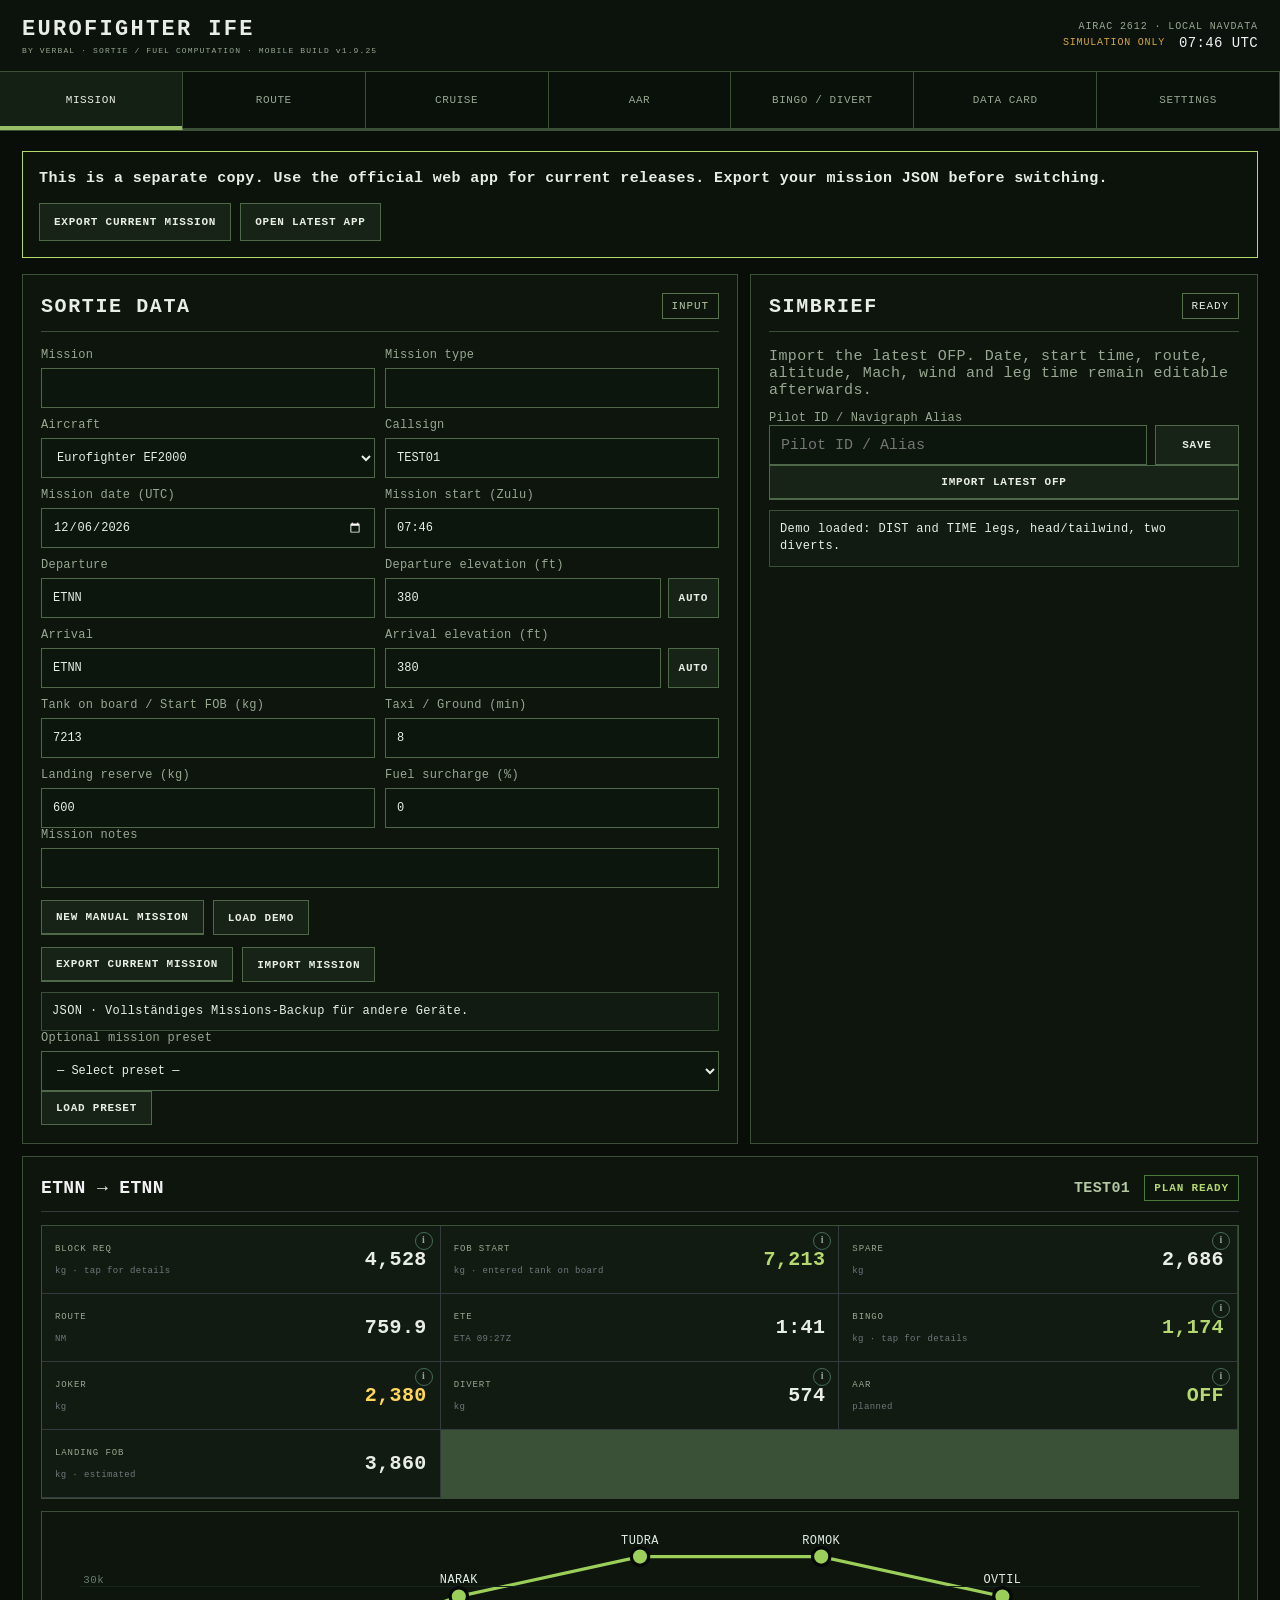
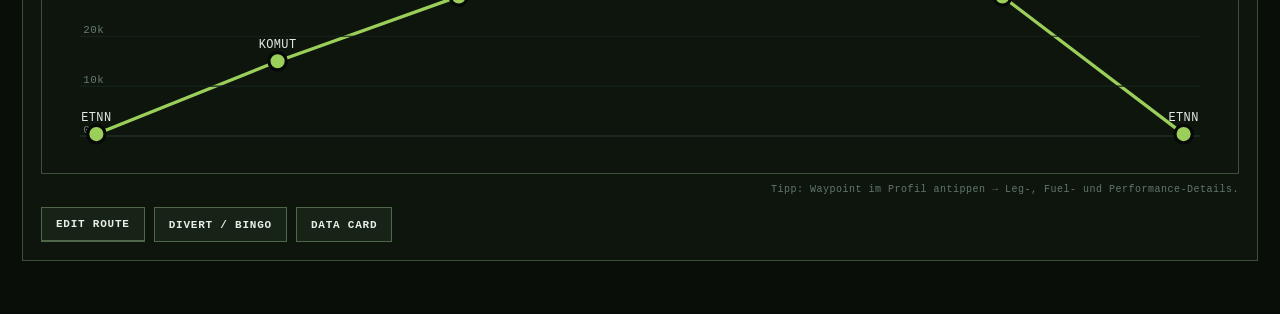
==== commit 17a2948d: "v1.9.25: show actual-fuel endurance estimates on Data Card Separate reserve-protected endurance from" ====
--- a/index.html
+++ b/index.html
@@ -7,14 +7,14 @@
   <title>Eurofighter IFE Fuel Calculator</title>
   <link rel="manifest" href="manifest.webmanifest" />
   <link rel="icon" href="icons/icon.svg" />
-  <link rel="stylesheet" href="styles.css?v=1.9.24" />
+  <link rel="stylesheet" href="styles.css?v=1.9.25" />
 </head>
 <body>
 <div class="app-shell">
   <header class="topbar">
     <div class="brand">
       <img src="icons/icon.svg" alt="" />
-      <div><strong class="brand-title-full">EUROFIGHTER IFE FUEL CALCULATOR</strong><strong class="brand-title-efb" aria-hidden="true">EUROFIGHTER IFE</strong><span>BY VERBAL · SORTIE / FUEL COMPUTATION · MOBILE BUILD v1.9.24</span></div>
+      <div><strong class="brand-title-full">EUROFIGHTER IFE FUEL CALCULATOR</strong><strong class="brand-title-efb" aria-hidden="true">EUROFIGHTER IFE</strong><span>BY VERBAL · SORTIE / FUEL COMPUTATION · MOBILE BUILD v1.9.25</span></div>
     </div>
     <div class="top-status"><span id="airacStatus" class="navdata-cycle" title="Current AIRAC calendar cycle; bundled local navdata is not certified to this cycle.">AIRAC ---- · LOCAL NAVDATA</span><span class="sim-only">SIMULATION ONLY</span><span id="dataStatus" class="chip">LOADING</span><span id="clock">--:-- UTC</span></div>
   </header>
@@ -354,7 +354,7 @@
     <section class="view" id="view-settings">
       <div class="settings-layout">
         <section class="panel full-span">
-          <div class="panel-title"><h2>APP UPDATES & USER GUIDE</h2><span class="tag" id="installedAppVersion">v1.9.24</span></div>
+          <div class="panel-title"><h2>APP UPDATES & USER GUIDE</h2><span class="tag" id="installedAppVersion">v1.9.25</span></div>
           <p id="appInstallType" class="hint"></p>
           <p class="hint">Use the official web app, or install it from your browser to the home screen. GitHub ZIP/HTML downloads are separate copies and need manual replacement. Update checks contact GitHub without sending mission data.</p>
           <div class="button-row">
@@ -421,12 +421,12 @@
     <div id="infoBody" class="info-body"></div>
   </div>
 </div>
-<script src="i18n.js?v=1.9.24"></script>
-<script src="logic-core.js?v=1.9.24"></script>
-<script src="aar-rate-model.js?v=1.9.24"></script>
-<script src="mission-backup.js?v=1.9.24"></script>
-<script src="app-updates.js?v=1.9.24"></script>
-<script src="app.js?v=1.9.24"></script>
+<script src="i18n.js?v=1.9.25"></script>
+<script src="logic-core.js?v=1.9.25"></script>
+<script src="aar-rate-model.js?v=1.9.25"></script>
+<script src="mission-backup.js?v=1.9.25"></script>
+<script src="app-updates.js?v=1.9.25"></script>
+<script src="app.js?v=1.9.25"></script>
 </body>
 </html>
 
--- a/styles.css
+++ b/styles.css
@@ -528,3 +528,6 @@
   html[data-layout="efb"] .topbar{position:relative!important}
   html[data-layout="efb"] .tabs{top:0!important}
 }
+
+
+.dc-endurance{break-inside:avoid;margin-top:12px}.dc-endurance small{display:block;font-size:11px;line-height:1.4;margin-top:5px}
